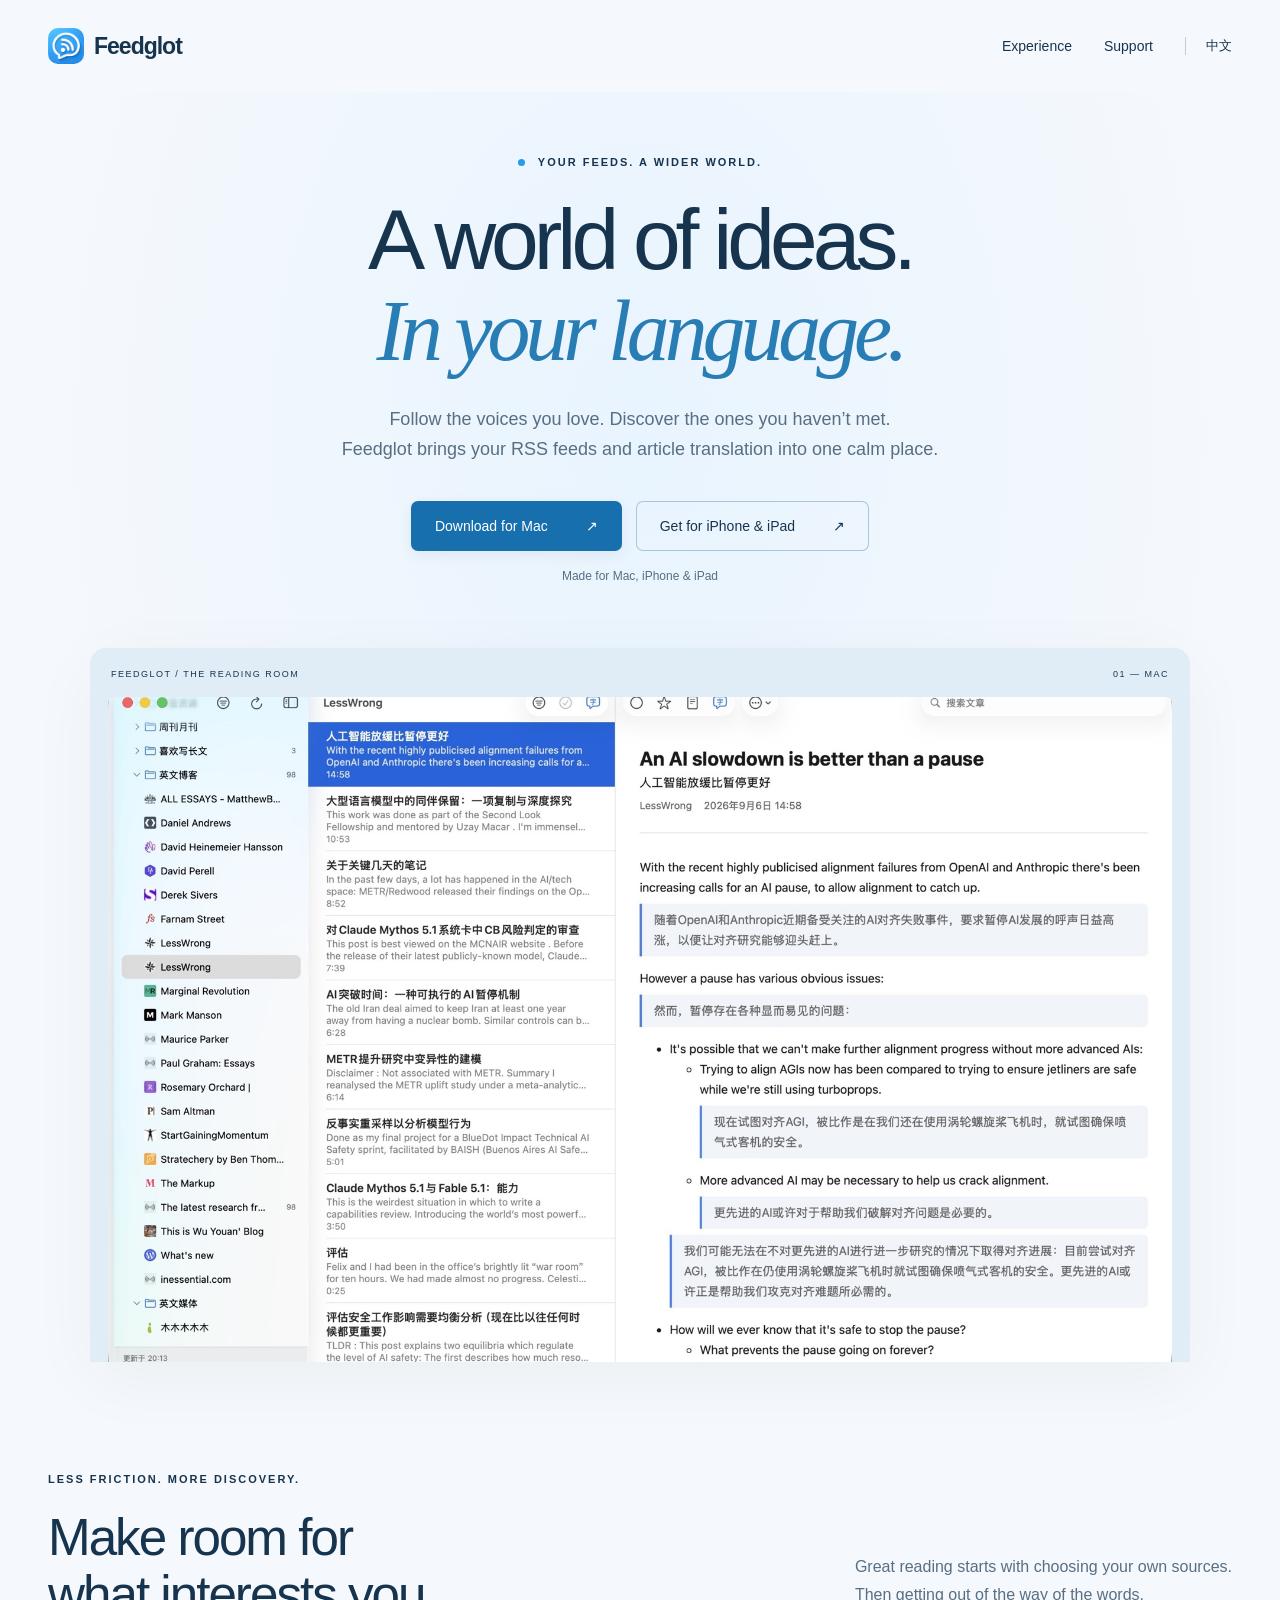
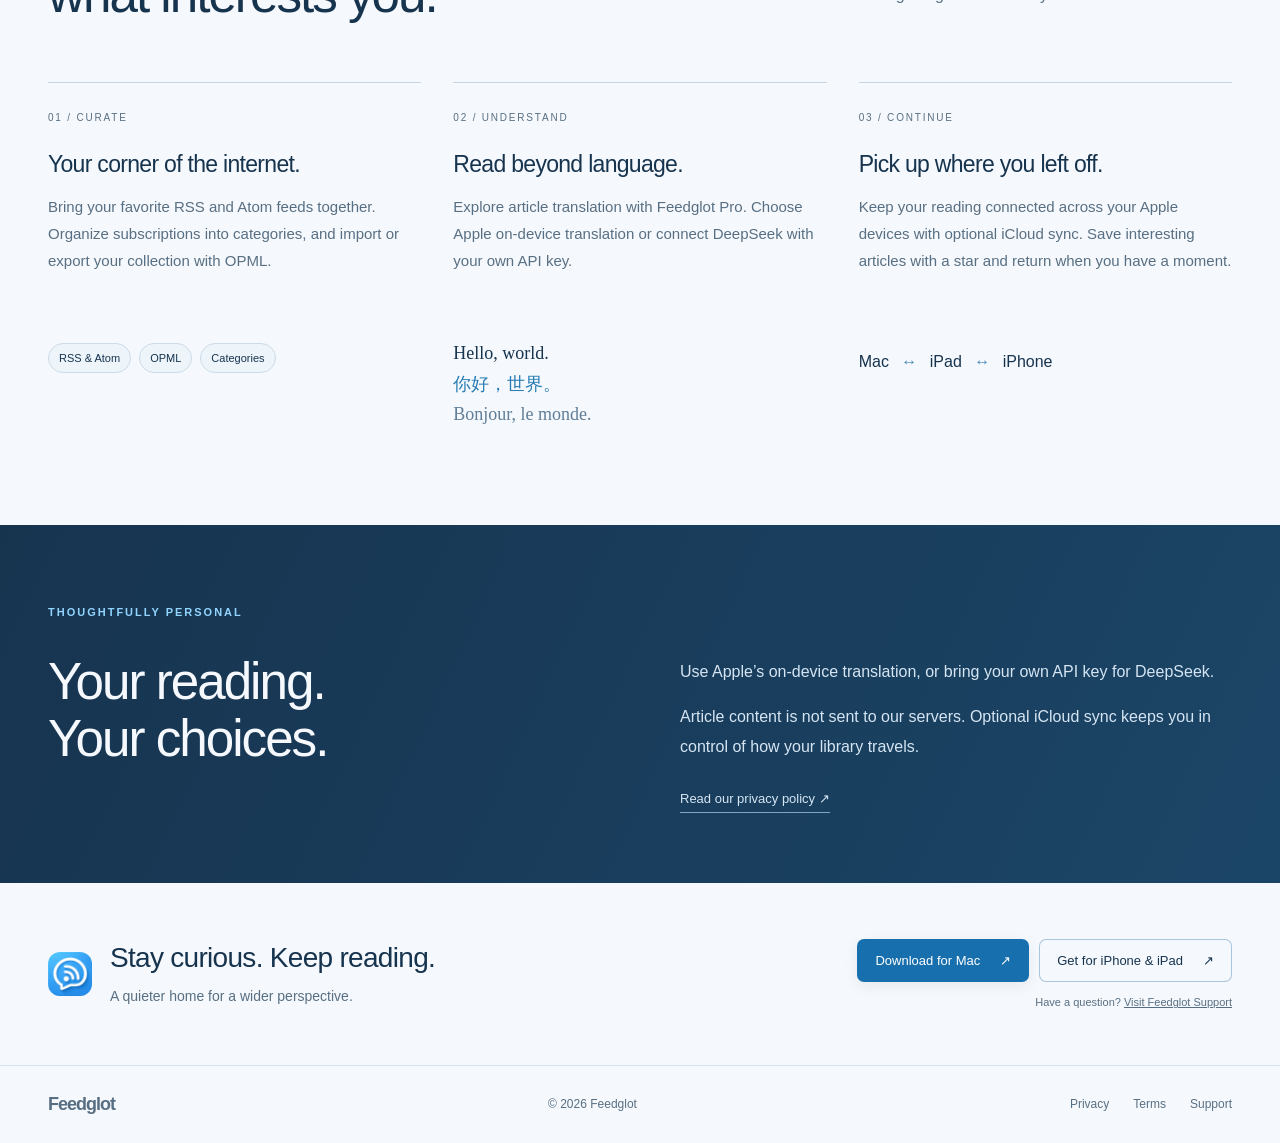
==== index.html @ eebcc1a4 "Remove download link from bilingual navigation" ====
<!doctype html>
<html lang="en"><head><meta charset="utf-8"><meta name="viewport" content="width=device-width,initial-scale=1"><title>Feedglot — A world of ideas. In your language.</title><meta name="description" content="An RSS reader for Mac, iPhone and iPad. Follow your favorite sources, translate articles and keep your reading in sync with iCloud."><meta name="theme-color" content="#f5f8fc"><link rel="icon" href="assets/icon.png"><link rel="stylesheet" href="style.css"><link rel="alternate" hreflang="en" href="https://skyue.github.io/feedglot/"><link rel="alternate" hreflang="zh-CN" href="https://skyue.github.io/feedglot/zh.html"></head>
<body><header><a class="brand" href="./"><img src="assets/icon.png" alt="" width="36" height="36">Feedglot</a><nav aria-label="Main navigation"><a href="#experience">Experience</a><a href="support.html#english">Support</a><a class="language-switch" href="zh.html" lang="zh-CN" hreflang="zh-CN" aria-label="切换到中文">中文</a></nav></header>
<main><section class="hero"><div class="eyebrow"><span></span> YOUR FEEDS. A WIDER WORLD.</div><h1>A world of ideas.<br><em>In your language.</em></h1><p class="intro">Follow the voices you love. Discover the ones you haven’t met.<br class="desktop"> Feedglot brings your RSS feeds and article translation into one calm place.</p><div class="download-buttons"><a class="button" href="https://apps.apple.com/cn/app/id6792495914">Download for Mac <span>↗</span></a><a class="button button-secondary" href="https://apps.apple.com/cn/app/id6792495914">Get for iPhone &amp; iPad <span>↗</span></a></div><p class="platforms">Made for Mac, iPhone &amp; iPad</p><div class="product"><div class="product-label"><span>FEEDGLOT / THE READING ROOM</span><span>01 — MAC</span></div><img src="assets/mac.jpg" width="1800" height="1125" alt="Feedglot on Mac, showing the feed library, article list and reading view" fetchpriority="high"></div></section>
<section id="experience" class="experience"><div class="section-top"><p class="eyebrow">LESS FRICTION. MORE DISCOVERY.</p><h2>Make room for<br>what interests you.</h2><p>Great reading starts with choosing your own sources.<br>Then getting out of the way of the words.</p></div><div class="features"><article><span class="number">01 / CURATE</span><h3>Your corner of the internet.</h3><p>Bring your favorite RSS and Atom feeds together. Organize subscriptions into categories, and import or export your collection with OPML.</p><div class="tags"><span>RSS &amp; Atom</span><span>OPML</span><span>Categories</span></div></article><article><span class="number">02 / UNDERSTAND</span><h3>Read beyond language.</h3><p>Explore article translation with Feedglot Pro. Choose Apple on-device translation or connect DeepSeek with your own API key.</p><div class="translation"><span>Hello, world.</span><span>你好，世界。</span><span>Bonjour, le monde.</span></div></article><article><span class="number">03 / CONTINUE</span><h3>Pick up where you left off.</h3><p>Keep your reading connected across your Apple devices with optional iCloud sync. Save interesting articles with a star and return when you have a moment.</p><div class="devices">Mac <span>↔</span> iPad <span>↔</span> iPhone</div></article></div></section>
<section class="privacy"><p class="eyebrow">THOUGHTFULLY PERSONAL</p><h2>Your reading.<br>Your choices.</h2><div><p>Use Apple’s on-device translation, or bring your own API key for DeepSeek.</p><p>Article content is not sent to our servers. Optional iCloud sync keeps you in control of how your library travels.</p><a class="text-link" href="legal.html#privacy">Read our privacy policy ↗</a></div></section>
<section id="start" class="closing"><div class="closing-copy"><img src="assets/icon.png" width="44" height="44" alt="Feedglot app icon" loading="lazy"><div><h2>Stay curious. Keep reading.</h2><p>A quieter home for a wider perspective.</p></div></div><div class="closing-actions"><div class="download-buttons"><a class="button" href="https://apps.apple.com/cn/app/id6792495914">Download for Mac <span>↗</span></a><a class="button button-secondary" href="https://apps.apple.com/cn/app/id6792495914">Get for iPhone &amp; iPad <span>↗</span></a></div><p class="small">Have a question? <a href="support.html#english">Visit Feedglot Support</a></p></div></section></main>
<footer><a class="brand" href="./">Feedglot</a><span>© 2026 Feedglot</span><div><a href="legal.html#privacy">Privacy</a><a href="legal.html#terms">Terms</a><a href="support.html#english">Support</a></div></footer></body></html>
---- style.css ----
:root{--ink:#17344f;--muted:#586f83;--paper:#f5f8fc;--accent:#91d5ff}*{box-sizing:border-box}html{scroll-behavior:smooth;scroll-padding-top:30px}body{margin:0;background:var(--paper);color:var(--ink);font-family:-apple-system,BlinkMacSystemFont,"Segoe UI",sans-serif}a{color:inherit;text-decoration:none}a:focus-visible{outline:3px solid #187bca;outline-offset:6px}header,footer{max-width:1280px;margin:auto;display:flex;align-items:center;justify-content:space-between;padding:28px 48px}.brand{display:flex;align-items:center;gap:10px;font-size:23px;font-weight:700;letter-spacing:-1px}.brand img{border-radius:10px}nav{display:flex;gap:32px;align-items:center;font-size:14px}.nav-button{border:1px solid #bdcfdf;border-radius:30px;padding:12px 20px}.hero{text-align:center;padding:64px 40px 0}.eyebrow{font-size:11px;font-weight:700;letter-spacing:2px;display:block}.eyebrow span{display:inline-block;background:#269ce9;width:7px;height:7px;border-radius:50%;margin-right:8px}h1{font-size:clamp(52px,6.7vw,92px);font-weight:500;letter-spacing:-5px;line-height:1.06;margin:26px 0}h1 em{font-family:Georgia,serif;font-weight:400;color:#287db5}.intro{font-size:18px;line-height:1.7;color:var(--muted)}.button{background:var(--ink);color:white;display:inline-flex;gap:38px;align-items:center;padding:17px 24px;border-radius:7px;font-size:14px;margin-top:18px}.button:hover{background:#215c87}.platforms,.small{font-size:12px;color:var(--muted);margin-top:18px}.product{max-width:1100px;margin:65px auto 0;padding:18px 18px 0;background:#e0ecf6;border-radius:16px 16px 0 0;overflow:hidden}.product-label{display:flex;justify-content:space-between;font-size:9px;letter-spacing:1.5px;padding:3px 3px 18px}.product img{display:block;width:100%;height:auto;border-radius:6px 6px 0 0}.experience{max-width:1280px;margin:auto;padding:100px 48px}.section-top{position:relative}.section-top>p:last-child{color:var(--muted);line-height:1.7}h2{font-size:clamp(36px,4vw,56px);font-weight:500;letter-spacing:-2px;line-height:1.12;margin:24px 0}.features{display:grid;grid-template-columns:repeat(3,1fr);gap:32px;margin-top:58px}.features article{border-top:1px solid #c5d5e3;padding-top:24px}.number{font-size:10px;letter-spacing:1.8px;color:var(--muted)}h3{font-size:23px;font-weight:500;letter-spacing:-.7px;margin:26px 0 15px}.features p{color:var(--muted);font-size:15px;line-height:1.8;min-height:135px}.tags{display:flex;gap:8px;flex-wrap:wrap}.tags span{font-size:11px;padding:8px 10px;border:1px solid #cbdbe9;border-radius:20px}.translation{display:flex;flex-direction:column;gap:8px;font-family:Georgia,serif;font-size:18px}.translation span:nth-child(2){color:#287db5}.translation span:last-child{color:#607e98}.devices{font-size:16px;padding-top:10px}.devices span{margin:0 8px;color:#4387b6}.privacy{background:var(--ink);color:var(--paper);padding:70px max(48px,calc((100vw - 1184px)/2));display:grid;grid-template-columns:1fr 1fr;gap:0 80px}.privacy>.eyebrow{grid-column:1/-1;color:var(--accent)}.privacy>div{padding-top:12px;line-height:1.85;color:#d5e5f3}.text-link{display:inline-block;border-bottom:1px solid #7fa6c5;font-size:13px;margin-top:10px}.closing{text-align:center;padding:95px 24px}.closing img{border-radius:18px}.closing h2{margin-top:25px}.closing>p{color:var(--muted)}.small a{text-decoration:underline}footer{border-top:1px solid #d5e1ed;font-size:12px;color:var(--muted)}footer .brand{font-size:18px}footer div{display:flex;gap:24px}@media(min-width:900px){.section-top>p:last-child{position:absolute;right:0;bottom:0}}@media(max-width:700px){header,footer{padding:22px}nav{gap:18px}nav>a:first-child{display:none}.nav-button{padding:10px 13px}.hero{padding:45px 18px 0}h1{letter-spacing:-2.8px}.intro{font-size:16px}.desktop{display:none}.product{padding:10px 10px 0;margin-top:45px}.product-label{font-size:7px;letter-spacing:1px}.experience{padding:65px 24px}.features{grid-template-columns:1fr;gap:35px;margin-top:35px}.features p{min-height:0}.privacy{padding:50px 24px;grid-template-columns:1fr;gap:0}.privacy>.eyebrow{grid-column:auto}.closing{padding:65px 24px}footer{flex-wrap:wrap;gap:24px}footer div{width:100%}}@media(prefers-reduced-motion:reduce){html{scroll-behavior:auto}}

/* Blue accents echo the app icon while keeping long-form reading calm. */
.hero{background:radial-gradient(ellipse at 50% 27%,#e8f4ff 0,transparent 65%)}.button{background:#176fae;box-shadow:0 4px 14px #17344f12}.button:hover{background:#145b90}.product{box-shadow:0 18px 70px #17344f0b}.tags span{background:#edf4fa}.privacy{background:linear-gradient(115deg,#17344f,#1b4567)}.closing{background:radial-gradient(ellipse at 50% 60%,#eaf4fd 0,transparent 68%)}

.download-buttons{display:flex;justify-content:center;gap:14px;flex-wrap:wrap}.button-secondary{background:transparent;color:var(--ink);box-shadow:inset 0 0 0 1px #a9c5dc}.button-secondary:hover{background:#e1effa}@media(max-width:420px){.download-buttons{flex-direction:column;align-items:center}.download-buttons .button{margin-top:10px;min-width:240px;justify-content:space-between}}

.language-switch{font-size:13px;white-space:nowrap;border-left:1px solid #bdcfdf;padding-left:20px}html[lang="zh-CN"] h1{font-size:clamp(42px,5.7vw,78px);line-height:1.3;letter-spacing:-2px}html[lang="zh-CN"] h1 em{font-style:normal;font-family:inherit}html[lang="zh-CN"] h2{line-height:1.35;letter-spacing:-1px}html[lang="zh-CN"] .eyebrow{letter-spacing:3px}@media(max-width:700px){header{flex-wrap:wrap;gap:18px}nav{gap:14px}.language-switch{padding-left:14px}html[lang="zh-CN"] .intro{line-height:1.9}}

/* A compact closing invitation, secondary to the opening hero. */
.closing{max-width:1280px;margin:auto;padding:56px 48px;display:flex;align-items:center;justify-content:space-between;gap:36px;text-align:left;background:none}.closing-copy{display:flex;align-items:center;gap:18px;min-width:0}.closing-copy>img{width:44px;height:44px;border-radius:12px;flex-shrink:0}.closing h2,html[lang="zh-CN"] .closing h2{font-size:28px;letter-spacing:-.7px;line-height:1.35;margin:0 0 8px}.closing-copy p{font-size:14px;line-height:1.7;color:var(--muted);margin:0}.closing-actions{flex-shrink:0;text-align:right}.closing .download-buttons{gap:10px}.closing .button{margin-top:0;padding:14px 18px;gap:20px;font-size:13px}.closing .small{margin:14px 0 0;font-size:11px}@media(max-width:1000px){.closing{flex-direction:column;align-items:flex-start;gap:24px}.closing-actions{text-align:left}.closing .download-buttons{justify-content:flex-start}}@media(max-width:700px){.closing{padding:36px 24px;gap:22px}.closing h2,html[lang="zh-CN"] .closing h2{font-size:24px}.closing-copy{gap:14px}.closing-copy p{font-size:13px}.closing-actions{width:100%}.closing .button{gap:16px}}@media(max-width:420px){.closing .download-buttons{align-items:stretch}.closing .button{min-width:0;width:100%;margin-top:0}}
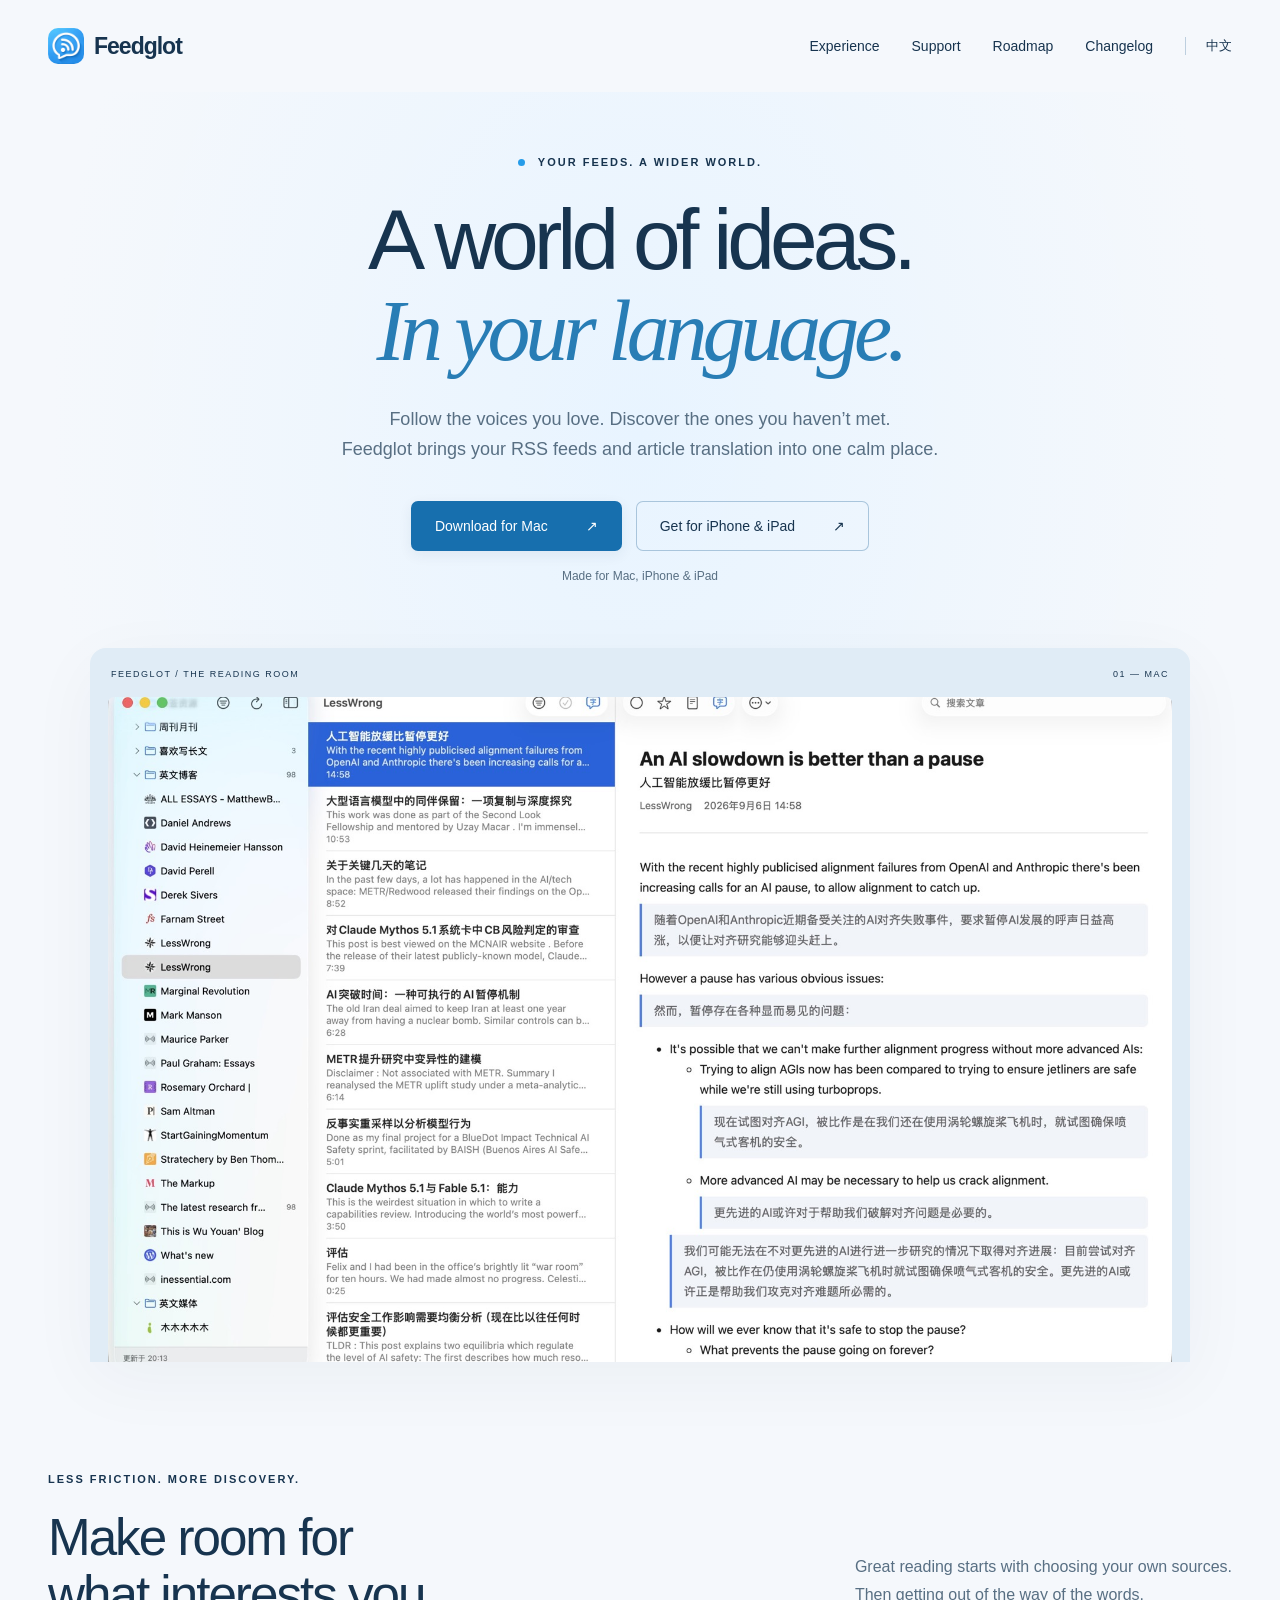
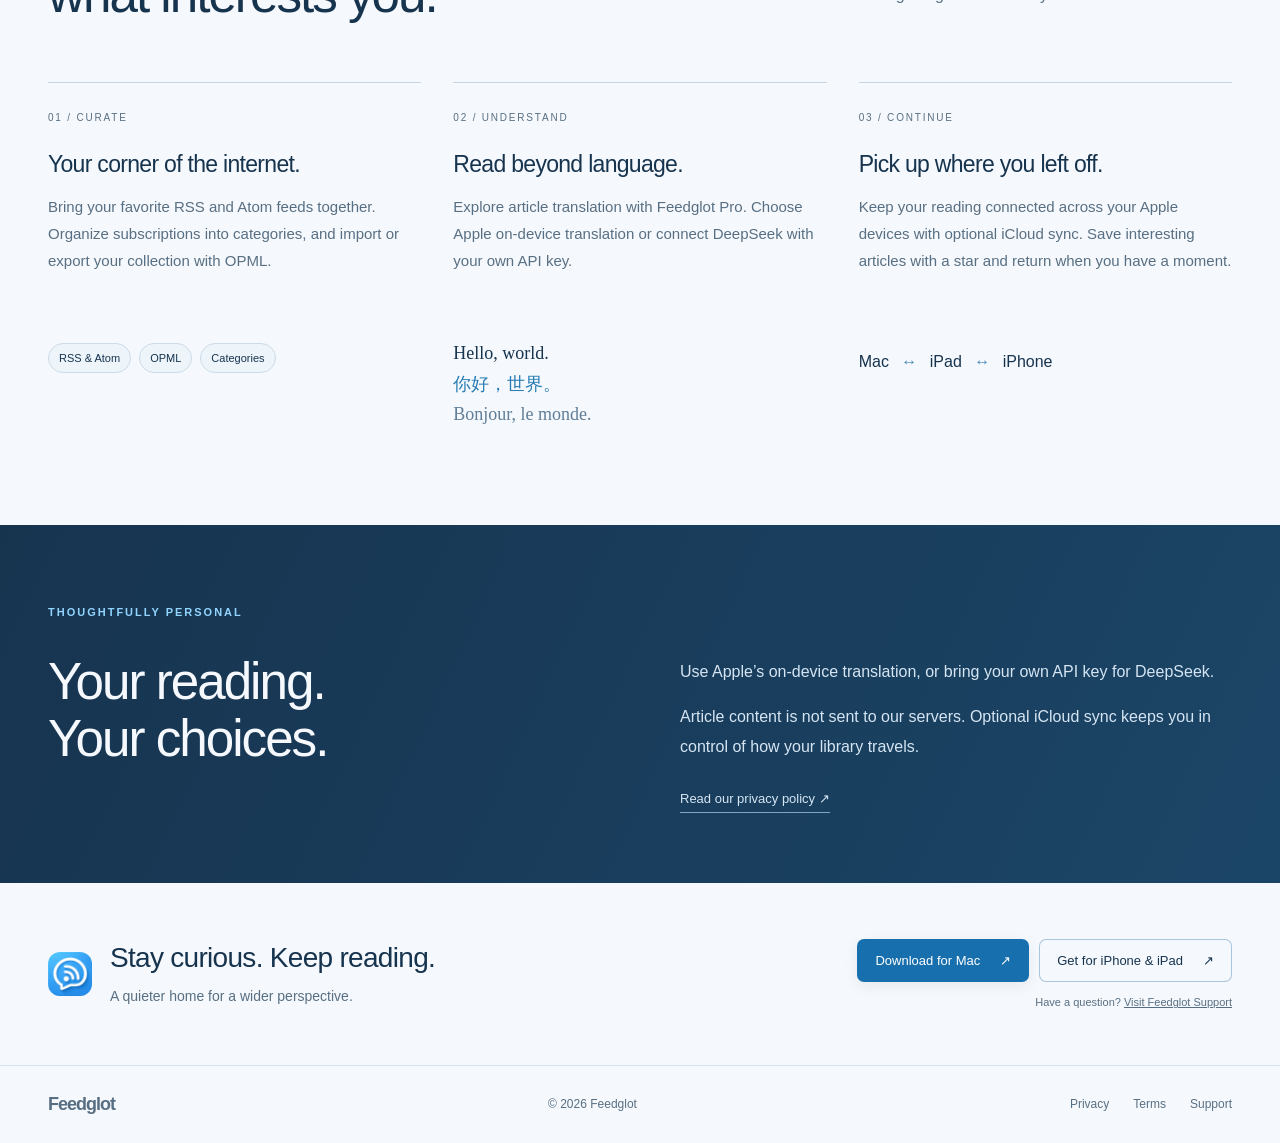
==== commit 0a14f4d0: "Publish bilingual roadmap and changelog" ====
--- a/index.html
+++ b/index.html
@@ -1,6 +1,6 @@
 <!doctype html>
 <html lang="en"><head><meta charset="utf-8"><meta name="viewport" content="width=device-width,initial-scale=1"><title>Feedglot — A world of ideas. In your language.</title><meta name="description" content="An RSS reader for Mac, iPhone and iPad. Follow your favorite sources, translate articles and keep your reading in sync with iCloud."><meta name="theme-color" content="#f5f8fc"><link rel="icon" href="assets/icon.png"><link rel="stylesheet" href="style.css"><link rel="alternate" hreflang="en" href="https://skyue.github.io/feedglot/"><link rel="alternate" hreflang="zh-CN" href="https://skyue.github.io/feedglot/zh.html"></head>
-<body><header><a class="brand" href="./"><img src="assets/icon.png" alt="" width="36" height="36">Feedglot</a><nav aria-label="Main navigation"><a href="#experience">Experience</a><a href="support.html#english">Support</a><a class="language-switch" href="zh.html" lang="zh-CN" hreflang="zh-CN" aria-label="切换到中文">中文</a></nav></header>
+<body><header><a class="brand" href="./"><img src="assets/icon.png" alt="" width="36" height="36">Feedglot</a><nav aria-label="Main navigation"><a href="#experience">Experience</a><a href="support.html#english">Support</a><a href="roadmap.html">Roadmap</a><a href="changelog.html">Changelog</a><a class="language-switch" href="zh.html" lang="zh-CN" hreflang="zh-CN" aria-label="切换到中文">中文</a></nav></header>
 <main><section class="hero"><div class="eyebrow"><span></span> YOUR FEEDS. A WIDER WORLD.</div><h1>A world of ideas.<br><em>In your language.</em></h1><p class="intro">Follow the voices you love. Discover the ones you haven’t met.<br class="desktop"> Feedglot brings your RSS feeds and article translation into one calm place.</p><div class="download-buttons"><a class="button" href="https://apps.apple.com/cn/app/id6792495914">Download for Mac <span>↗</span></a><a class="button button-secondary" href="https://apps.apple.com/cn/app/id6792495914">Get for iPhone &amp; iPad <span>↗</span></a></div><p class="platforms">Made for Mac, iPhone &amp; iPad</p><div class="product"><div class="product-label"><span>FEEDGLOT / THE READING ROOM</span><span>01 — MAC</span></div><img src="assets/mac.jpg" width="1800" height="1125" alt="Feedglot on Mac, showing the feed library, article list and reading view" fetchpriority="high"></div></section>
 <section id="experience" class="experience"><div class="section-top"><p class="eyebrow">LESS FRICTION. MORE DISCOVERY.</p><h2>Make room for<br>what interests you.</h2><p>Great reading starts with choosing your own sources.<br>Then getting out of the way of the words.</p></div><div class="features"><article><span class="number">01 / CURATE</span><h3>Your corner of the internet.</h3><p>Bring your favorite RSS and Atom feeds together. Organize subscriptions into categories, and import or export your collection with OPML.</p><div class="tags"><span>RSS &amp; Atom</span><span>OPML</span><span>Categories</span></div></article><article><span class="number">02 / UNDERSTAND</span><h3>Read beyond language.</h3><p>Explore article translation with Feedglot Pro. Choose Apple on-device translation or connect DeepSeek with your own API key.</p><div class="translation"><span>Hello, world.</span><span>你好，世界。</span><span>Bonjour, le monde.</span></div></article><article><span class="number">03 / CONTINUE</span><h3>Pick up where you left off.</h3><p>Keep your reading connected across your Apple devices with optional iCloud sync. Save interesting articles with a star and return when you have a moment.</p><div class="devices">Mac <span>↔</span> iPad <span>↔</span> iPhone</div></article></div></section>
 <section class="privacy"><p class="eyebrow">THOUGHTFULLY PERSONAL</p><h2>Your reading.<br>Your choices.</h2><div><p>Use Apple’s on-device translation, or bring your own API key for DeepSeek.</p><p>Article content is not sent to our servers. Optional iCloud sync keeps you in control of how your library travels.</p><a class="text-link" href="legal.html#privacy">Read our privacy policy ↗</a></div></section>
--- a/style.css
+++ b/style.css
@@ -9,3 +9,36 @@
 
 /* A compact closing invitation, secondary to the opening hero. */
 .closing{max-width:1280px;margin:auto;padding:56px 48px;display:flex;align-items:center;justify-content:space-between;gap:36px;text-align:left;background:none}.closing-copy{display:flex;align-items:center;gap:18px;min-width:0}.closing-copy>img{width:44px;height:44px;border-radius:12px;flex-shrink:0}.closing h2,html[lang="zh-CN"] .closing h2{font-size:28px;letter-spacing:-.7px;line-height:1.35;margin:0 0 8px}.closing-copy p{font-size:14px;line-height:1.7;color:var(--muted);margin:0}.closing-actions{flex-shrink:0;text-align:right}.closing .download-buttons{gap:10px}.closing .button{margin-top:0;padding:14px 18px;gap:20px;font-size:13px}.closing .small{margin:14px 0 0;font-size:11px}@media(max-width:1000px){.closing{flex-direction:column;align-items:flex-start;gap:24px}.closing-actions{text-align:left}.closing .download-buttons{justify-content:flex-start}}@media(max-width:700px){.closing{padding:36px 24px;gap:22px}.closing h2,html[lang="zh-CN"] .closing h2{font-size:24px}.closing-copy{gap:14px}.closing-copy p{font-size:13px}.closing-actions{width:100%}.closing .button{gap:16px}}@media(max-width:420px){.closing .download-buttons{align-items:stretch}.closing .button{min-width:0;width:100%;margin-top:0}}
+
+.notes {
+  max-width: 860px;
+  margin: auto;
+  padding: 40px 32px 72px;
+}
+.notes h1, html[lang="zh-CN"] .notes h1 {
+  font-size: clamp(38px, 6vw, 64px);
+  letter-spacing: -.04em;
+  margin: 0 0 34px;
+}
+.notes-card {
+  padding: 26px 30px;
+  margin-bottom: 16px;
+  border: 1px solid #d5e1ed;
+  border-radius: 12px;
+  background: #fff;
+}
+.notes .notes-card h2, html[lang="zh-CN"] .notes-card h2 {
+  font-size: 24px;
+  letter-spacing: -.02em;
+  margin: 0 0 12px;
+}
+.notes-card h3 { font-size: 16px; margin: 20px 0 8px; }
+.notes-card p, .notes-card ul { color: var(--muted); line-height: 1.75; }
+.notes-card ul { margin: 0; padding-left: 1.3em; }
+.notes-card li + li { margin-top: 6px; }
+nav a[aria-current="page"] { text-decoration: underline; text-underline-offset: .3em; }
+@media (max-width: 700px) {
+  nav { flex-wrap: wrap; }
+  .notes { padding: 30px 22px 50px; }
+  .notes-card { padding: 20px; }
+}
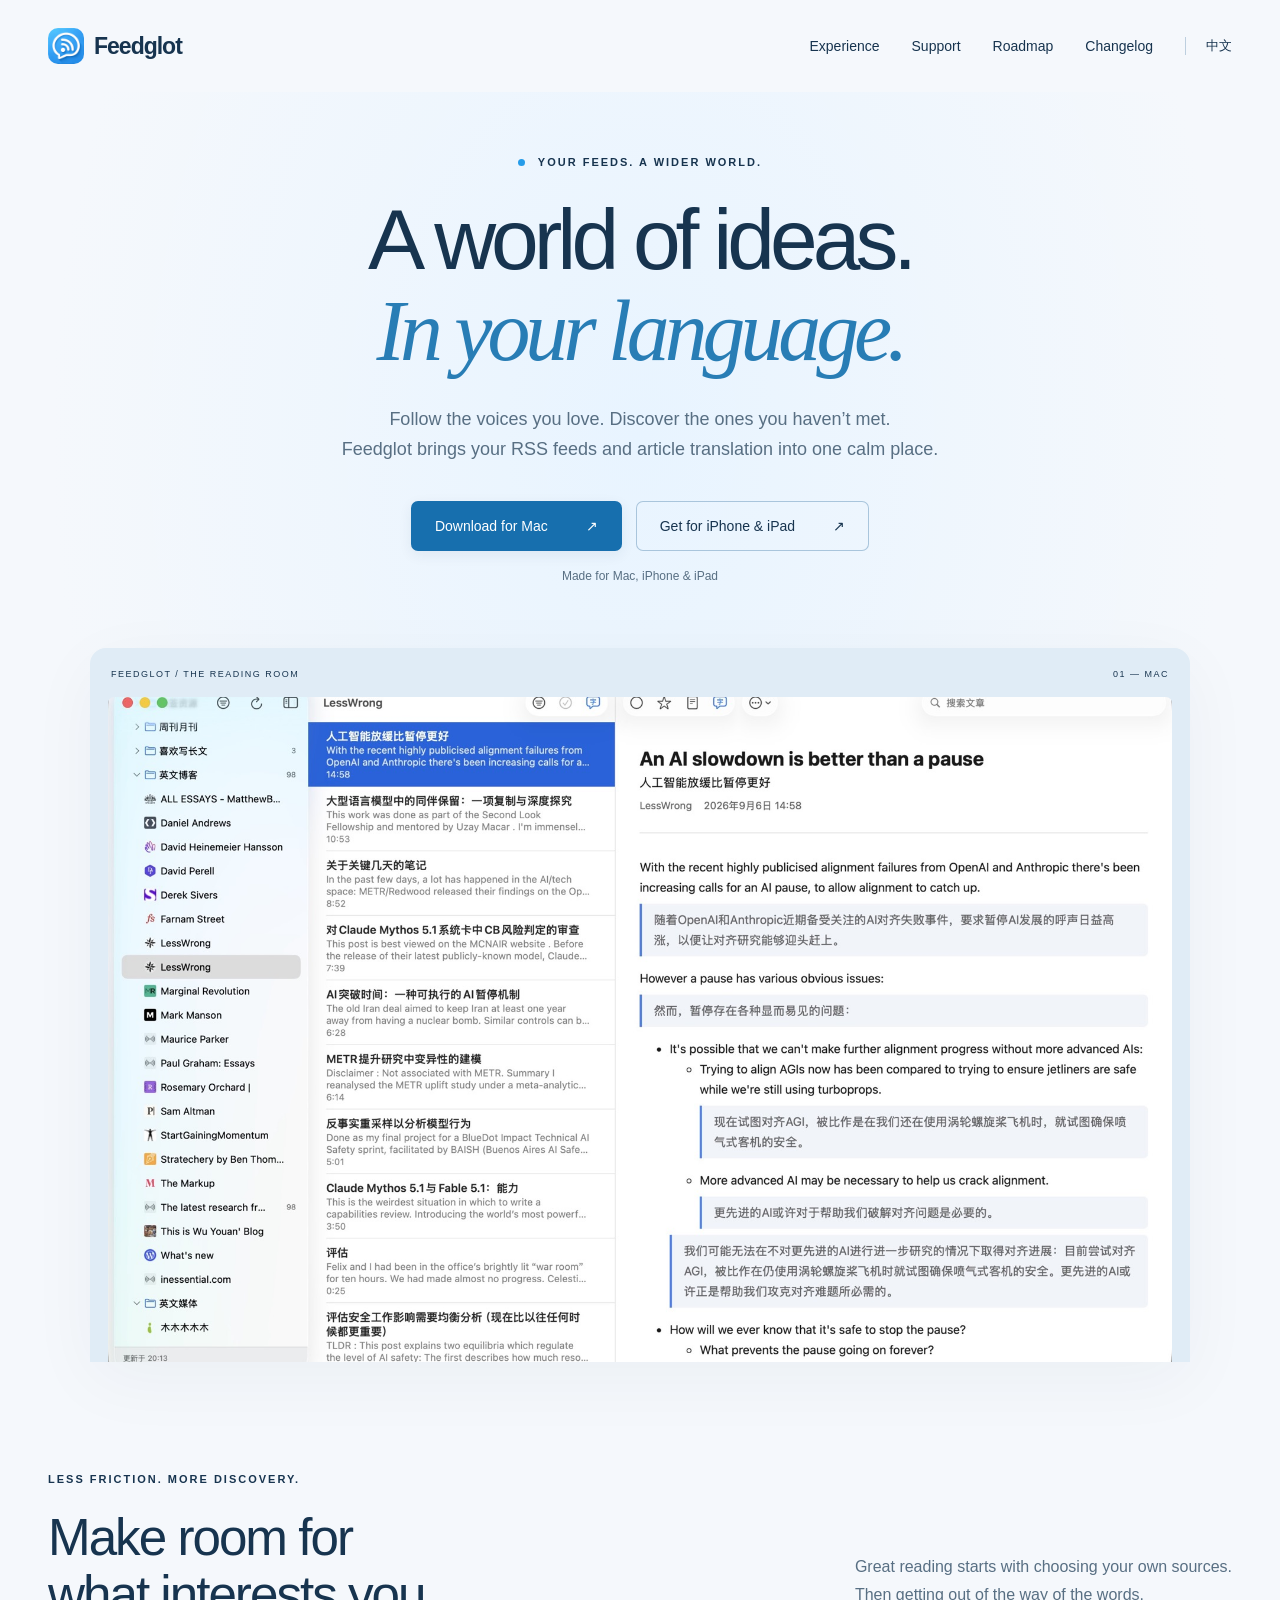
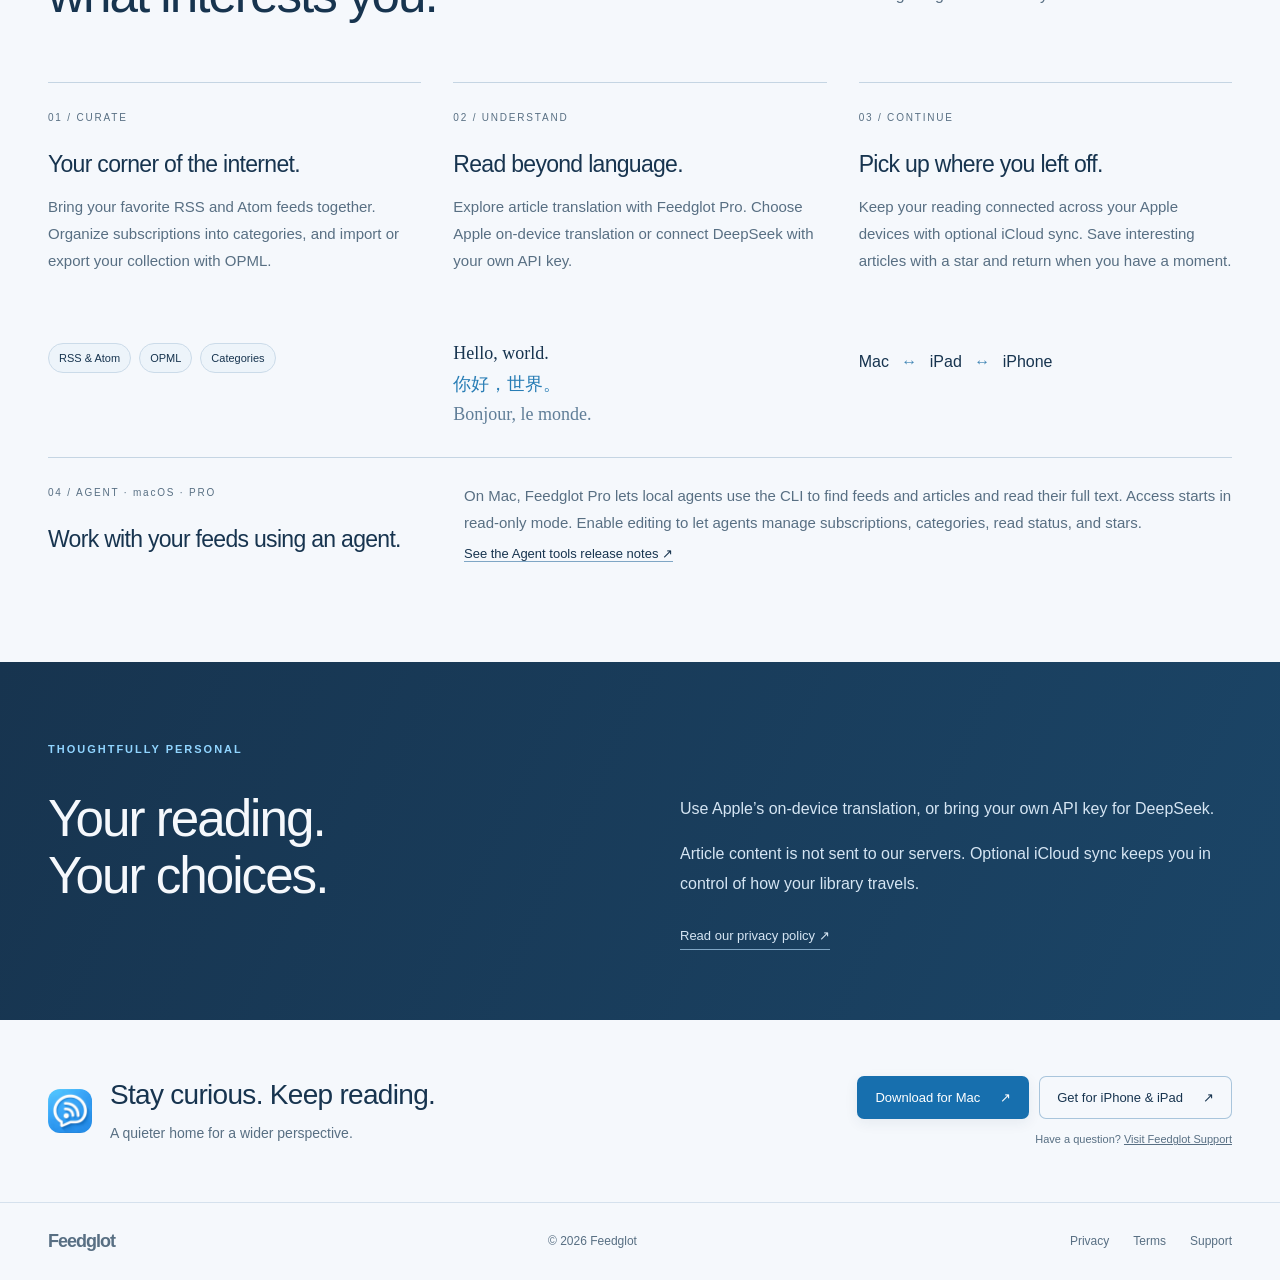
==== commit d86a01e0: "Highlight local Agent tools on both homepages" ====
--- a/index.html
+++ b/index.html
@@ -2,7 +2,18 @@
 <html lang="en"><head><meta charset="utf-8"><meta name="viewport" content="width=device-width,initial-scale=1"><title>Feedglot — A world of ideas. In your language.</title><meta name="description" content="An RSS reader for Mac, iPhone and iPad. Follow your favorite sources, translate articles and keep your reading in sync with iCloud."><meta name="theme-color" content="#f5f8fc"><link rel="icon" href="assets/icon.png"><link rel="stylesheet" href="style.css"><link rel="alternate" hreflang="en" href="https://skyue.github.io/feedglot/"><link rel="alternate" hreflang="zh-CN" href="https://skyue.github.io/feedglot/zh.html"></head>
 <body><header><a class="brand" href="./"><img src="assets/icon.png" alt="" width="36" height="36">Feedglot</a><nav aria-label="Main navigation"><a href="#experience">Experience</a><a href="support.html#english">Support</a><a href="roadmap.html">Roadmap</a><a href="changelog.html">Changelog</a><a class="language-switch" href="zh.html" lang="zh-CN" hreflang="zh-CN" aria-label="切换到中文">中文</a></nav></header>
 <main><section class="hero"><div class="eyebrow"><span></span> YOUR FEEDS. A WIDER WORLD.</div><h1>A world of ideas.<br><em>In your language.</em></h1><p class="intro">Follow the voices you love. Discover the ones you haven’t met.<br class="desktop"> Feedglot brings your RSS feeds and article translation into one calm place.</p><div class="download-buttons"><a class="button" href="https://apps.apple.com/cn/app/id6792495914">Download for Mac <span>↗</span></a><a class="button button-secondary" href="https://apps.apple.com/cn/app/id6792495914">Get for iPhone &amp; iPad <span>↗</span></a></div><p class="platforms">Made for Mac, iPhone &amp; iPad</p><div class="product"><div class="product-label"><span>FEEDGLOT / THE READING ROOM</span><span>01 — MAC</span></div><img src="assets/mac.jpg" width="1800" height="1125" alt="Feedglot on Mac, showing the feed library, article list and reading view" fetchpriority="high"></div></section>
-<section id="experience" class="experience"><div class="section-top"><p class="eyebrow">LESS FRICTION. MORE DISCOVERY.</p><h2>Make room for<br>what interests you.</h2><p>Great reading starts with choosing your own sources.<br>Then getting out of the way of the words.</p></div><div class="features"><article><span class="number">01 / CURATE</span><h3>Your corner of the internet.</h3><p>Bring your favorite RSS and Atom feeds together. Organize subscriptions into categories, and import or export your collection with OPML.</p><div class="tags"><span>RSS &amp; Atom</span><span>OPML</span><span>Categories</span></div></article><article><span class="number">02 / UNDERSTAND</span><h3>Read beyond language.</h3><p>Explore article translation with Feedglot Pro. Choose Apple on-device translation or connect DeepSeek with your own API key.</p><div class="translation"><span>Hello, world.</span><span>你好，世界。</span><span>Bonjour, le monde.</span></div></article><article><span class="number">03 / CONTINUE</span><h3>Pick up where you left off.</h3><p>Keep your reading connected across your Apple devices with optional iCloud sync. Save interesting articles with a star and return when you have a moment.</p><div class="devices">Mac <span>↔</span> iPad <span>↔</span> iPhone</div></article></div></section>
+<section id="experience" class="experience"><div class="section-top"><p class="eyebrow">LESS FRICTION. MORE DISCOVERY.</p><h2>Make room for<br>what interests you.</h2><p>Great reading starts with choosing your own sources.<br>Then getting out of the way of the words.</p></div><div class="features"><article><span class="number">01 / CURATE</span><h3>Your corner of the internet.</h3><p>Bring your favorite RSS and Atom feeds together. Organize subscriptions into categories, and import or export your collection with OPML.</p><div class="tags"><span>RSS &amp; Atom</span><span>OPML</span><span>Categories</span></div></article><article><span class="number">02 / UNDERSTAND</span><h3>Read beyond language.</h3><p>Explore article translation with Feedglot Pro. Choose Apple on-device translation or connect DeepSeek with your own API key.</p><div class="translation"><span>Hello, world.</span><span>你好，世界。</span><span>Bonjour, le monde.</span></div></article><article><span class="number">03 / CONTINUE</span><h3>Pick up where you left off.</h3><p>Keep your reading connected across your Apple devices with optional iCloud sync. Save interesting articles with a star and return when you have a moment.</p><div class="devices">Mac <span>↔</span> iPad <span>↔</span> iPhone</div></article>
+<article class="feature-agent">
+  <div>
+    <span class="number">04 / AGENT · macOS · PRO</span>
+    <h3>Work with your feeds using an agent.</h3>
+  </div>
+  <div>
+    <p>On Mac, Feedglot Pro lets local agents use the CLI to find feeds and articles and read their full text. Access starts in read-only mode. Enable editing to let agents manage subscriptions, categories, read status, and stars.</p>
+    <a class="text-link" href="changelog.html">See the Agent tools release notes ↗</a>
+  </div>
+</article>
+</div></section>
 <section class="privacy"><p class="eyebrow">THOUGHTFULLY PERSONAL</p><h2>Your reading.<br>Your choices.</h2><div><p>Use Apple’s on-device translation, or bring your own API key for DeepSeek.</p><p>Article content is not sent to our servers. Optional iCloud sync keeps you in control of how your library travels.</p><a class="text-link" href="legal.html#privacy">Read our privacy policy ↗</a></div></section>
 <section id="start" class="closing"><div class="closing-copy"><img src="assets/icon.png" width="44" height="44" alt="Feedglot app icon" loading="lazy"><div><h2>Stay curious. Keep reading.</h2><p>A quieter home for a wider perspective.</p></div></div><div class="closing-actions"><div class="download-buttons"><a class="button" href="https://apps.apple.com/cn/app/id6792495914">Download for Mac <span>↗</span></a><a class="button button-secondary" href="https://apps.apple.com/cn/app/id6792495914">Get for iPhone &amp; iPad <span>↗</span></a></div><p class="small">Have a question? <a href="support.html#english">Visit Feedglot Support</a></p></div></section></main>
 <footer><a class="brand" href="./">Feedglot</a><span>© 2026 Feedglot</span><div><a href="legal.html#privacy">Privacy</a><a href="legal.html#terms">Terms</a><a href="support.html#english">Support</a></div></footer></body></html>
--- a/style.css
+++ b/style.css
@@ -42,3 +42,15 @@
   .notes { padding: 30px 22px 50px; }
   .notes-card { padding: 20px; }
 }
+
+.feature-agent {
+  grid-column: 1 / -1;
+  display: grid;
+  grid-template-columns: 1fr 2fr;
+  gap: 32px;
+}
+.feature-agent h3 { margin-bottom: 0; }
+.features .feature-agent p { margin: 0; min-height: 0; }
+@media (max-width: 700px) {
+  .feature-agent { grid-template-columns: 1fr; gap: 14px; }
+}
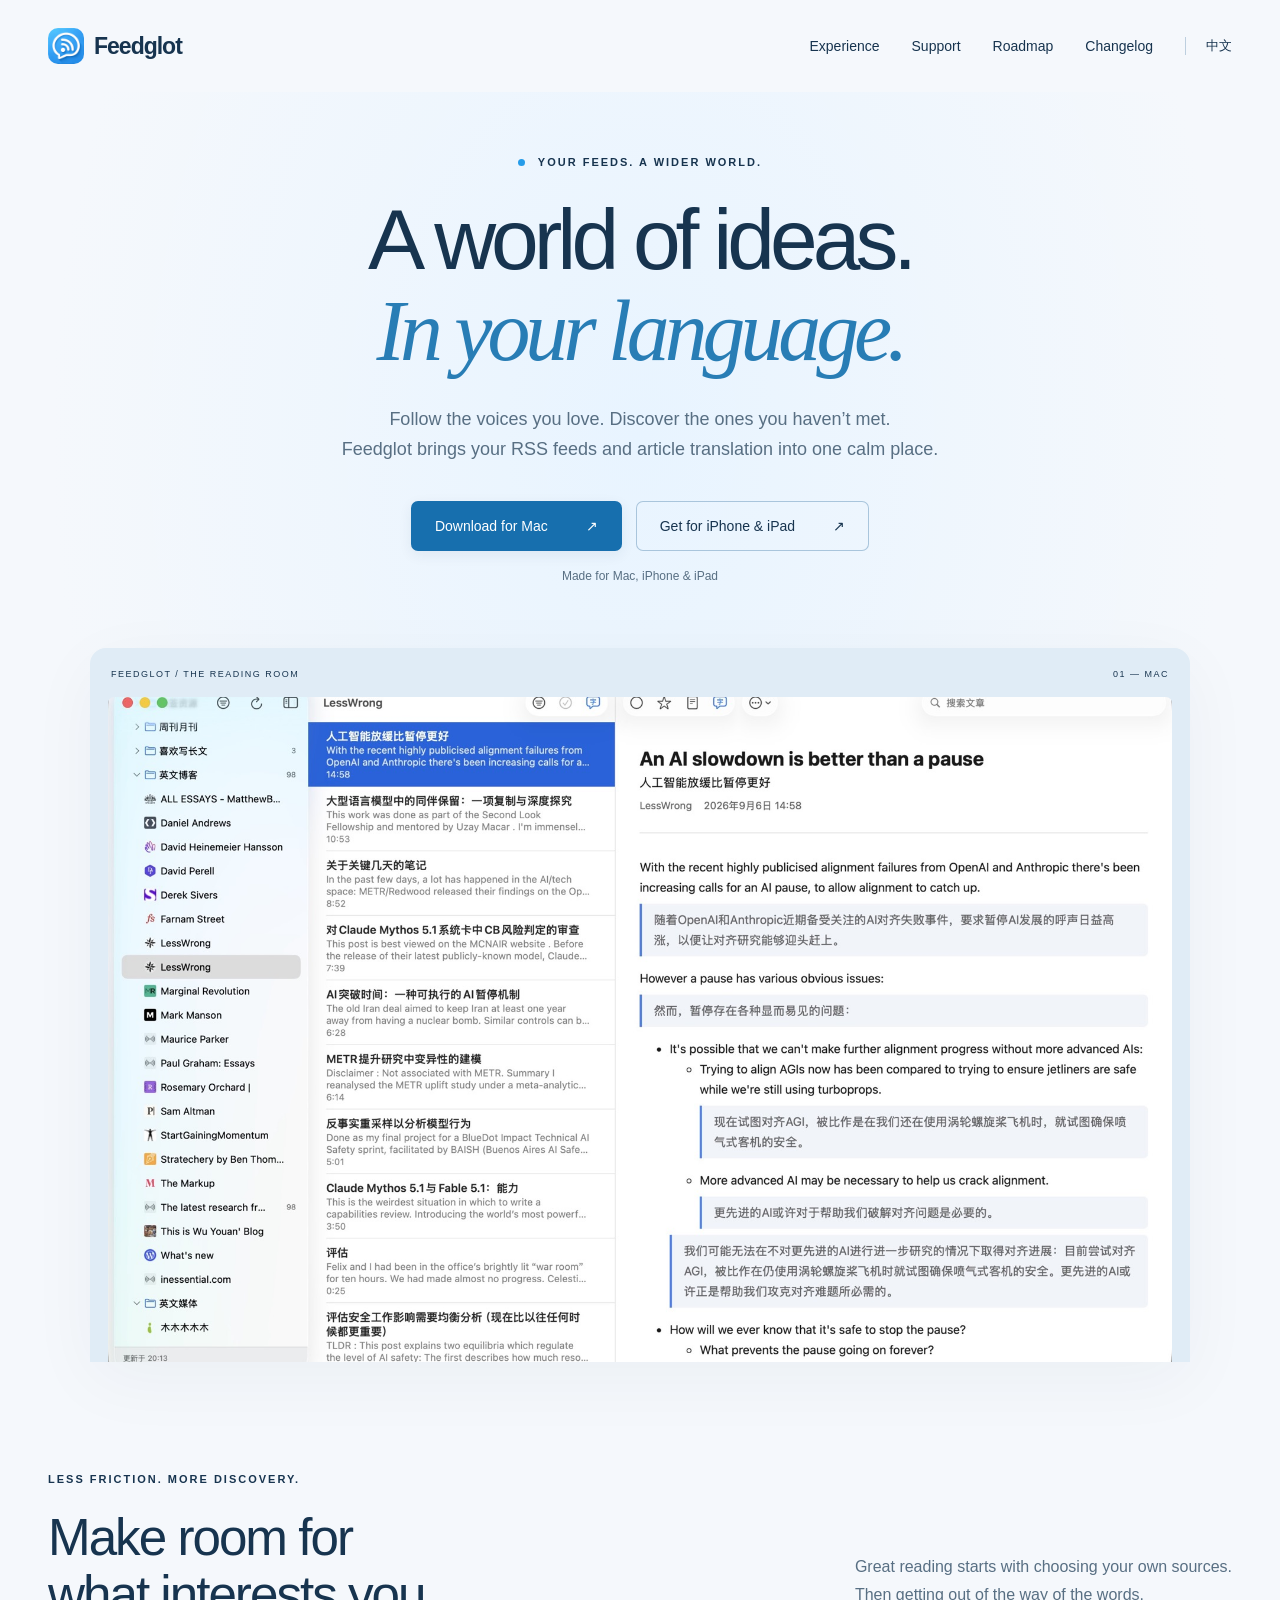
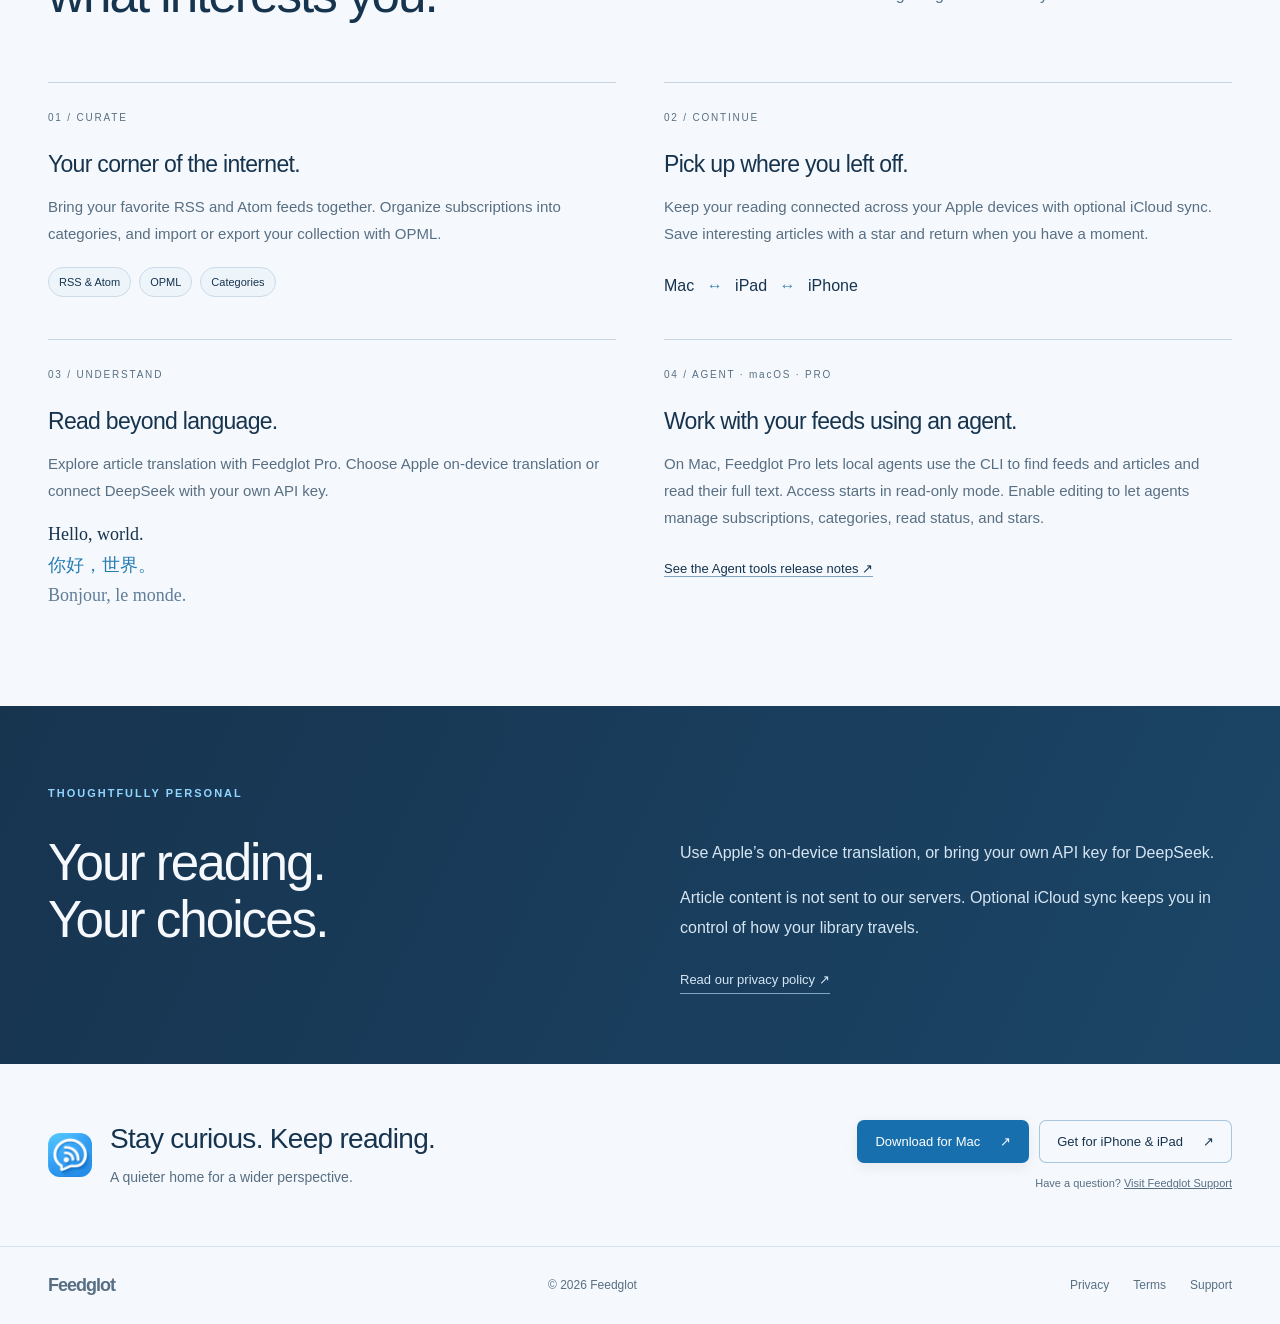
==== commit 10005ca6: "Arrange homepage features in a two by two grid" ====
--- a/index.html
+++ b/index.html
@@ -2,16 +2,15 @@
 <html lang="en"><head><meta charset="utf-8"><meta name="viewport" content="width=device-width,initial-scale=1"><title>Feedglot — A world of ideas. In your language.</title><meta name="description" content="An RSS reader for Mac, iPhone and iPad. Follow your favorite sources, translate articles and keep your reading in sync with iCloud."><meta name="theme-color" content="#f5f8fc"><link rel="icon" href="assets/icon.png"><link rel="stylesheet" href="style.css"><link rel="alternate" hreflang="en" href="https://skyue.github.io/feedglot/"><link rel="alternate" hreflang="zh-CN" href="https://skyue.github.io/feedglot/zh.html"></head>
 <body><header><a class="brand" href="./"><img src="assets/icon.png" alt="" width="36" height="36">Feedglot</a><nav aria-label="Main navigation"><a href="#experience">Experience</a><a href="support.html#english">Support</a><a href="roadmap.html">Roadmap</a><a href="changelog.html">Changelog</a><a class="language-switch" href="zh.html" lang="zh-CN" hreflang="zh-CN" aria-label="切换到中文">中文</a></nav></header>
 <main><section class="hero"><div class="eyebrow"><span></span> YOUR FEEDS. A WIDER WORLD.</div><h1>A world of ideas.<br><em>In your language.</em></h1><p class="intro">Follow the voices you love. Discover the ones you haven’t met.<br class="desktop"> Feedglot brings your RSS feeds and article translation into one calm place.</p><div class="download-buttons"><a class="button" href="https://apps.apple.com/cn/app/id6792495914">Download for Mac <span>↗</span></a><a class="button button-secondary" href="https://apps.apple.com/cn/app/id6792495914">Get for iPhone &amp; iPad <span>↗</span></a></div><p class="platforms">Made for Mac, iPhone &amp; iPad</p><div class="product"><div class="product-label"><span>FEEDGLOT / THE READING ROOM</span><span>01 — MAC</span></div><img src="assets/mac.jpg" width="1800" height="1125" alt="Feedglot on Mac, showing the feed library, article list and reading view" fetchpriority="high"></div></section>
-<section id="experience" class="experience"><div class="section-top"><p class="eyebrow">LESS FRICTION. MORE DISCOVERY.</p><h2>Make room for<br>what interests you.</h2><p>Great reading starts with choosing your own sources.<br>Then getting out of the way of the words.</p></div><div class="features"><article><span class="number">01 / CURATE</span><h3>Your corner of the internet.</h3><p>Bring your favorite RSS and Atom feeds together. Organize subscriptions into categories, and import or export your collection with OPML.</p><div class="tags"><span>RSS &amp; Atom</span><span>OPML</span><span>Categories</span></div></article><article><span class="number">02 / UNDERSTAND</span><h3>Read beyond language.</h3><p>Explore article translation with Feedglot Pro. Choose Apple on-device translation or connect DeepSeek with your own API key.</p><div class="translation"><span>Hello, world.</span><span>你好，世界。</span><span>Bonjour, le monde.</span></div></article><article><span class="number">03 / CONTINUE</span><h3>Pick up where you left off.</h3><p>Keep your reading connected across your Apple devices with optional iCloud sync. Save interesting articles with a star and return when you have a moment.</p><div class="devices">Mac <span>↔</span> iPad <span>↔</span> iPhone</div></article>
-<article class="feature-agent">
-  <div>
+<section id="experience" class="experience"><div class="section-top"><p class="eyebrow">LESS FRICTION. MORE DISCOVERY.</p><h2>Make room for<br>what interests you.</h2><p>Great reading starts with choosing your own sources.<br>Then getting out of the way of the words.</p></div><div class="features">
+<article><span class="number">01 / CURATE</span><h3>Your corner of the internet.</h3><p>Bring your favorite RSS and Atom feeds together. Organize subscriptions into categories, and import or export your collection with OPML.</p><div class="tags"><span>RSS &amp; Atom</span><span>OPML</span><span>Categories</span></div></article>
+<article><span class="number">02 / CONTINUE</span><h3>Pick up where you left off.</h3><p>Keep your reading connected across your Apple devices with optional iCloud sync. Save interesting articles with a star and return when you have a moment.</p><div class="devices">Mac <span>↔</span> iPad <span>↔</span> iPhone</div></article>
+<article><span class="number">03 / UNDERSTAND</span><h3>Read beyond language.</h3><p>Explore article translation with Feedglot Pro. Choose Apple on-device translation or connect DeepSeek with your own API key.</p><div class="translation"><span>Hello, world.</span><span>你好，世界。</span><span>Bonjour, le monde.</span></div></article>
+<article>
     <span class="number">04 / AGENT · macOS · PRO</span>
     <h3>Work with your feeds using an agent.</h3>
-  </div>
-  <div>
     <p>On Mac, Feedglot Pro lets local agents use the CLI to find feeds and articles and read their full text. Access starts in read-only mode. Enable editing to let agents manage subscriptions, categories, read status, and stars.</p>
     <a class="text-link" href="changelog.html">See the Agent tools release notes ↗</a>
-  </div>
 </article>
 </div></section>
 <section class="privacy"><p class="eyebrow">THOUGHTFULLY PERSONAL</p><h2>Your reading.<br>Your choices.</h2><div><p>Use Apple’s on-device translation, or bring your own API key for DeepSeek.</p><p>Article content is not sent to our servers. Optional iCloud sync keeps you in control of how your library travels.</p><a class="text-link" href="legal.html#privacy">Read our privacy policy ↗</a></div></section>
--- a/style.css
+++ b/style.css
@@ -1,4 +1,4 @@
-:root{--ink:#17344f;--muted:#586f83;--paper:#f5f8fc;--accent:#91d5ff}*{box-sizing:border-box}html{scroll-behavior:smooth;scroll-padding-top:30px}body{margin:0;background:var(--paper);color:var(--ink);font-family:-apple-system,BlinkMacSystemFont,"Segoe UI",sans-serif}a{color:inherit;text-decoration:none}a:focus-visible{outline:3px solid #187bca;outline-offset:6px}header,footer{max-width:1280px;margin:auto;display:flex;align-items:center;justify-content:space-between;padding:28px 48px}.brand{display:flex;align-items:center;gap:10px;font-size:23px;font-weight:700;letter-spacing:-1px}.brand img{border-radius:10px}nav{display:flex;gap:32px;align-items:center;font-size:14px}.nav-button{border:1px solid #bdcfdf;border-radius:30px;padding:12px 20px}.hero{text-align:center;padding:64px 40px 0}.eyebrow{font-size:11px;font-weight:700;letter-spacing:2px;display:block}.eyebrow span{display:inline-block;background:#269ce9;width:7px;height:7px;border-radius:50%;margin-right:8px}h1{font-size:clamp(52px,6.7vw,92px);font-weight:500;letter-spacing:-5px;line-height:1.06;margin:26px 0}h1 em{font-family:Georgia,serif;font-weight:400;color:#287db5}.intro{font-size:18px;line-height:1.7;color:var(--muted)}.button{background:var(--ink);color:white;display:inline-flex;gap:38px;align-items:center;padding:17px 24px;border-radius:7px;font-size:14px;margin-top:18px}.button:hover{background:#215c87}.platforms,.small{font-size:12px;color:var(--muted);margin-top:18px}.product{max-width:1100px;margin:65px auto 0;padding:18px 18px 0;background:#e0ecf6;border-radius:16px 16px 0 0;overflow:hidden}.product-label{display:flex;justify-content:space-between;font-size:9px;letter-spacing:1.5px;padding:3px 3px 18px}.product img{display:block;width:100%;height:auto;border-radius:6px 6px 0 0}.experience{max-width:1280px;margin:auto;padding:100px 48px}.section-top{position:relative}.section-top>p:last-child{color:var(--muted);line-height:1.7}h2{font-size:clamp(36px,4vw,56px);font-weight:500;letter-spacing:-2px;line-height:1.12;margin:24px 0}.features{display:grid;grid-template-columns:repeat(3,1fr);gap:32px;margin-top:58px}.features article{border-top:1px solid #c5d5e3;padding-top:24px}.number{font-size:10px;letter-spacing:1.8px;color:var(--muted)}h3{font-size:23px;font-weight:500;letter-spacing:-.7px;margin:26px 0 15px}.features p{color:var(--muted);font-size:15px;line-height:1.8;min-height:135px}.tags{display:flex;gap:8px;flex-wrap:wrap}.tags span{font-size:11px;padding:8px 10px;border:1px solid #cbdbe9;border-radius:20px}.translation{display:flex;flex-direction:column;gap:8px;font-family:Georgia,serif;font-size:18px}.translation span:nth-child(2){color:#287db5}.translation span:last-child{color:#607e98}.devices{font-size:16px;padding-top:10px}.devices span{margin:0 8px;color:#4387b6}.privacy{background:var(--ink);color:var(--paper);padding:70px max(48px,calc((100vw - 1184px)/2));display:grid;grid-template-columns:1fr 1fr;gap:0 80px}.privacy>.eyebrow{grid-column:1/-1;color:var(--accent)}.privacy>div{padding-top:12px;line-height:1.85;color:#d5e5f3}.text-link{display:inline-block;border-bottom:1px solid #7fa6c5;font-size:13px;margin-top:10px}.closing{text-align:center;padding:95px 24px}.closing img{border-radius:18px}.closing h2{margin-top:25px}.closing>p{color:var(--muted)}.small a{text-decoration:underline}footer{border-top:1px solid #d5e1ed;font-size:12px;color:var(--muted)}footer .brand{font-size:18px}footer div{display:flex;gap:24px}@media(min-width:900px){.section-top>p:last-child{position:absolute;right:0;bottom:0}}@media(max-width:700px){header,footer{padding:22px}nav{gap:18px}nav>a:first-child{display:none}.nav-button{padding:10px 13px}.hero{padding:45px 18px 0}h1{letter-spacing:-2.8px}.intro{font-size:16px}.desktop{display:none}.product{padding:10px 10px 0;margin-top:45px}.product-label{font-size:7px;letter-spacing:1px}.experience{padding:65px 24px}.features{grid-template-columns:1fr;gap:35px;margin-top:35px}.features p{min-height:0}.privacy{padding:50px 24px;grid-template-columns:1fr;gap:0}.privacy>.eyebrow{grid-column:auto}.closing{padding:65px 24px}footer{flex-wrap:wrap;gap:24px}footer div{width:100%}}@media(prefers-reduced-motion:reduce){html{scroll-behavior:auto}}
+:root{--ink:#17344f;--muted:#586f83;--paper:#f5f8fc;--accent:#91d5ff}*{box-sizing:border-box}html{scroll-behavior:smooth;scroll-padding-top:30px}body{margin:0;background:var(--paper);color:var(--ink);font-family:-apple-system,BlinkMacSystemFont,"Segoe UI",sans-serif}a{color:inherit;text-decoration:none}a:focus-visible{outline:3px solid #187bca;outline-offset:6px}header,footer{max-width:1280px;margin:auto;display:flex;align-items:center;justify-content:space-between;padding:28px 48px}.brand{display:flex;align-items:center;gap:10px;font-size:23px;font-weight:700;letter-spacing:-1px}.brand img{border-radius:10px}nav{display:flex;gap:32px;align-items:center;font-size:14px}.nav-button{border:1px solid #bdcfdf;border-radius:30px;padding:12px 20px}.hero{text-align:center;padding:64px 40px 0}.eyebrow{font-size:11px;font-weight:700;letter-spacing:2px;display:block}.eyebrow span{display:inline-block;background:#269ce9;width:7px;height:7px;border-radius:50%;margin-right:8px}h1{font-size:clamp(52px,6.7vw,92px);font-weight:500;letter-spacing:-5px;line-height:1.06;margin:26px 0}h1 em{font-family:Georgia,serif;font-weight:400;color:#287db5}.intro{font-size:18px;line-height:1.7;color:var(--muted)}.button{background:var(--ink);color:white;display:inline-flex;gap:38px;align-items:center;padding:17px 24px;border-radius:7px;font-size:14px;margin-top:18px}.button:hover{background:#215c87}.platforms,.small{font-size:12px;color:var(--muted);margin-top:18px}.product{max-width:1100px;margin:65px auto 0;padding:18px 18px 0;background:#e0ecf6;border-radius:16px 16px 0 0;overflow:hidden}.product-label{display:flex;justify-content:space-between;font-size:9px;letter-spacing:1.5px;padding:3px 3px 18px}.product img{display:block;width:100%;height:auto;border-radius:6px 6px 0 0}.experience{max-width:1280px;margin:auto;padding:100px 48px}.section-top{position:relative}.section-top>p:last-child{color:var(--muted);line-height:1.7}h2{font-size:clamp(36px,4vw,56px);font-weight:500;letter-spacing:-2px;line-height:1.12;margin:24px 0}.features{display:grid;grid-template-columns:repeat(2,minmax(0,1fr));gap:42px 48px;margin-top:58px}.features article{border-top:1px solid #c5d5e3;padding-top:24px}.number{font-size:10px;letter-spacing:1.8px;color:var(--muted)}h3{font-size:23px;font-weight:500;letter-spacing:-.7px;margin:26px 0 15px}.features p{color:var(--muted);font-size:15px;line-height:1.8;margin:0 0 20px}.tags{display:flex;gap:8px;flex-wrap:wrap}.tags span{font-size:11px;padding:8px 10px;border:1px solid #cbdbe9;border-radius:20px}.translation{display:flex;flex-direction:column;gap:8px;font-family:Georgia,serif;font-size:18px}.translation span:nth-child(2){color:#287db5}.translation span:last-child{color:#607e98}.devices{font-size:16px;padding-top:10px}.devices span{margin:0 8px;color:#4387b6}.privacy{background:var(--ink);color:var(--paper);padding:70px max(48px,calc((100vw - 1184px)/2));display:grid;grid-template-columns:1fr 1fr;gap:0 80px}.privacy>.eyebrow{grid-column:1/-1;color:var(--accent)}.privacy>div{padding-top:12px;line-height:1.85;color:#d5e5f3}.text-link{display:inline-block;border-bottom:1px solid #7fa6c5;font-size:13px;margin-top:10px}.closing{text-align:center;padding:95px 24px}.closing img{border-radius:18px}.closing h2{margin-top:25px}.closing>p{color:var(--muted)}.small a{text-decoration:underline}footer{border-top:1px solid #d5e1ed;font-size:12px;color:var(--muted)}footer .brand{font-size:18px}footer div{display:flex;gap:24px}@media(min-width:900px){.section-top>p:last-child{position:absolute;right:0;bottom:0}}@media(max-width:700px){header,footer{padding:22px}nav{gap:18px}nav>a:first-child{display:none}.nav-button{padding:10px 13px}.hero{padding:45px 18px 0}h1{letter-spacing:-2.8px}.intro{font-size:16px}.desktop{display:none}.product{padding:10px 10px 0;margin-top:45px}.product-label{font-size:7px;letter-spacing:1px}.experience{padding:65px 24px}.features{grid-template-columns:1fr;gap:35px;margin-top:35px}.privacy{padding:50px 24px;grid-template-columns:1fr;gap:0}.privacy>.eyebrow{grid-column:auto}.closing{padding:65px 24px}footer{flex-wrap:wrap;gap:24px}footer div{width:100%}}@media(prefers-reduced-motion:reduce){html{scroll-behavior:auto}}
 
 /* Blue accents echo the app icon while keeping long-form reading calm. */
 .hero{background:radial-gradient(ellipse at 50% 27%,#e8f4ff 0,transparent 65%)}.button{background:#176fae;box-shadow:0 4px 14px #17344f12}.button:hover{background:#145b90}.product{box-shadow:0 18px 70px #17344f0b}.tags span{background:#edf4fa}.privacy{background:linear-gradient(115deg,#17344f,#1b4567)}.closing{background:radial-gradient(ellipse at 50% 60%,#eaf4fd 0,transparent 68%)}
@@ -42,15 +42,3 @@
   .notes { padding: 30px 22px 50px; }
   .notes-card { padding: 20px; }
 }
-
-.feature-agent {
-  grid-column: 1 / -1;
-  display: grid;
-  grid-template-columns: 1fr 2fr;
-  gap: 32px;
-}
-.feature-agent h3 { margin-bottom: 0; }
-.features .feature-agent p { margin: 0; min-height: 0; }
-@media (max-width: 700px) {
-  .feature-agent { grid-template-columns: 1fr; gap: 14px; }
-}
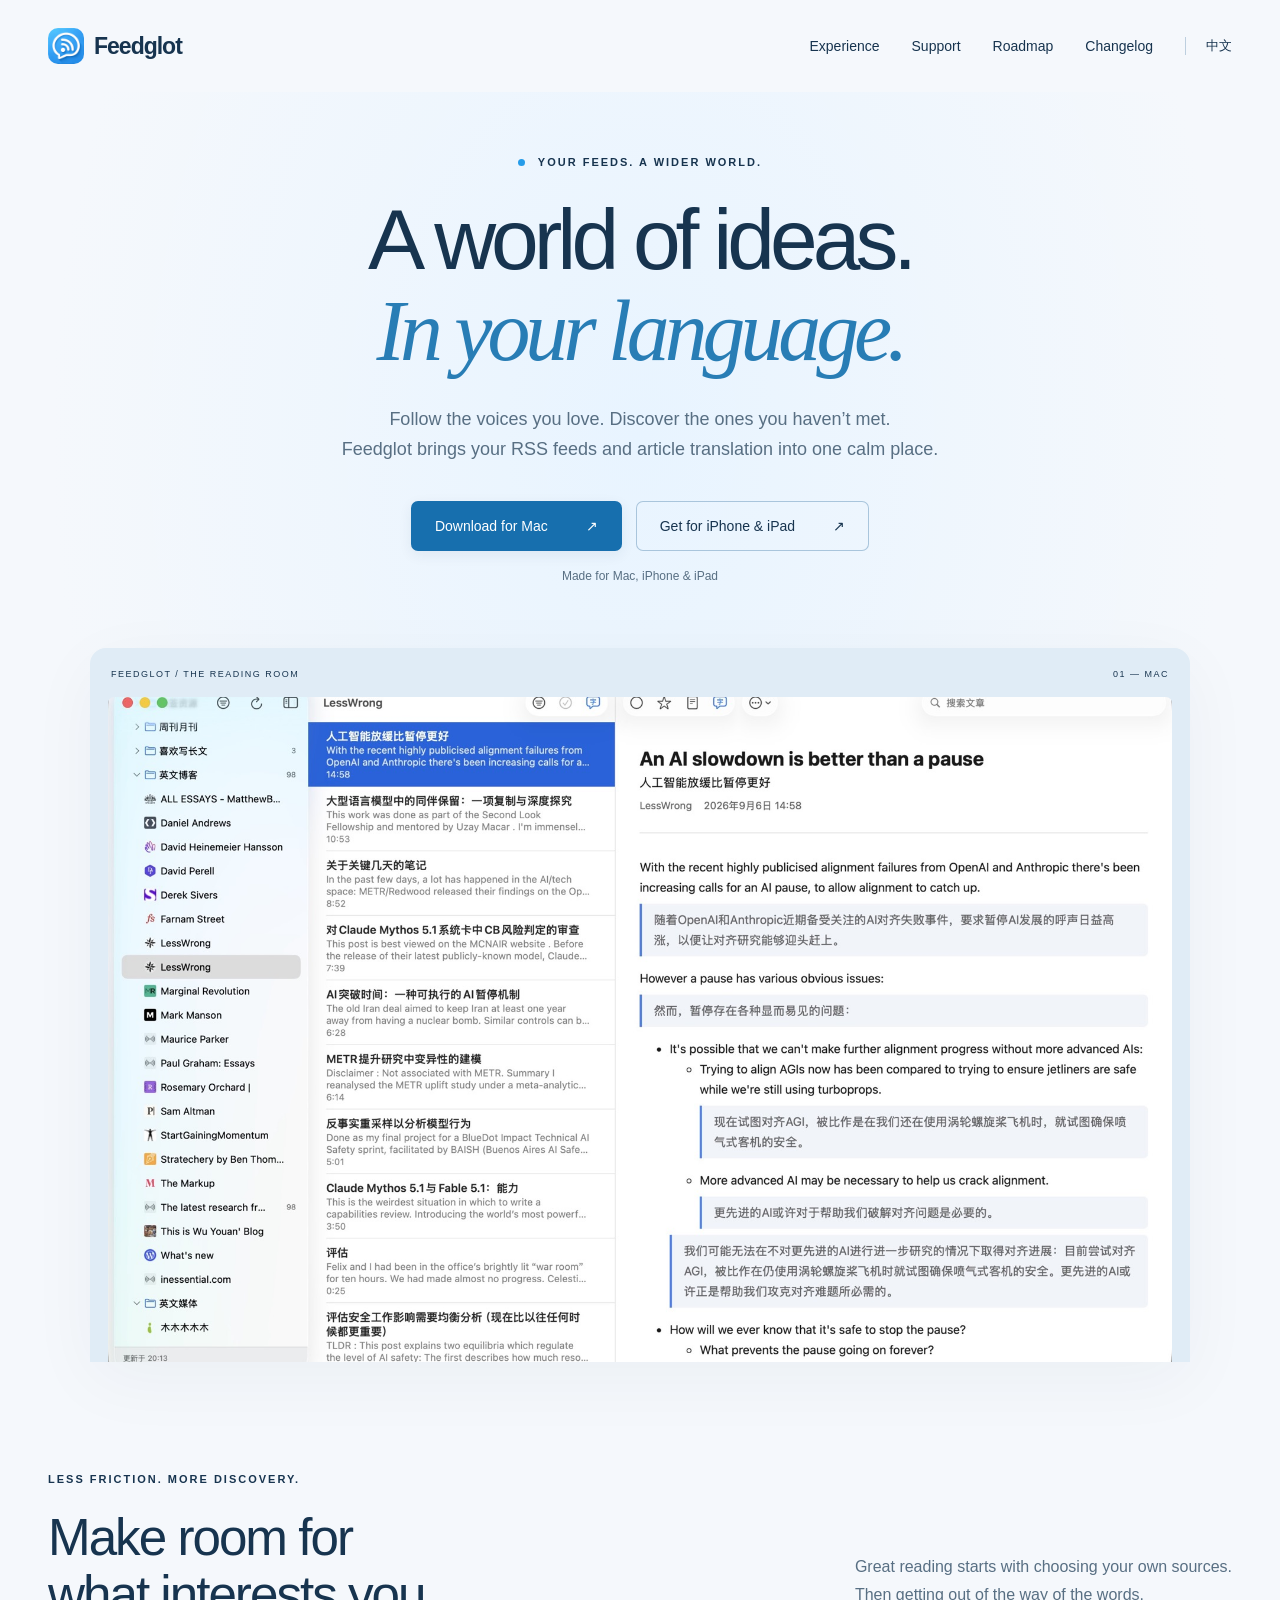
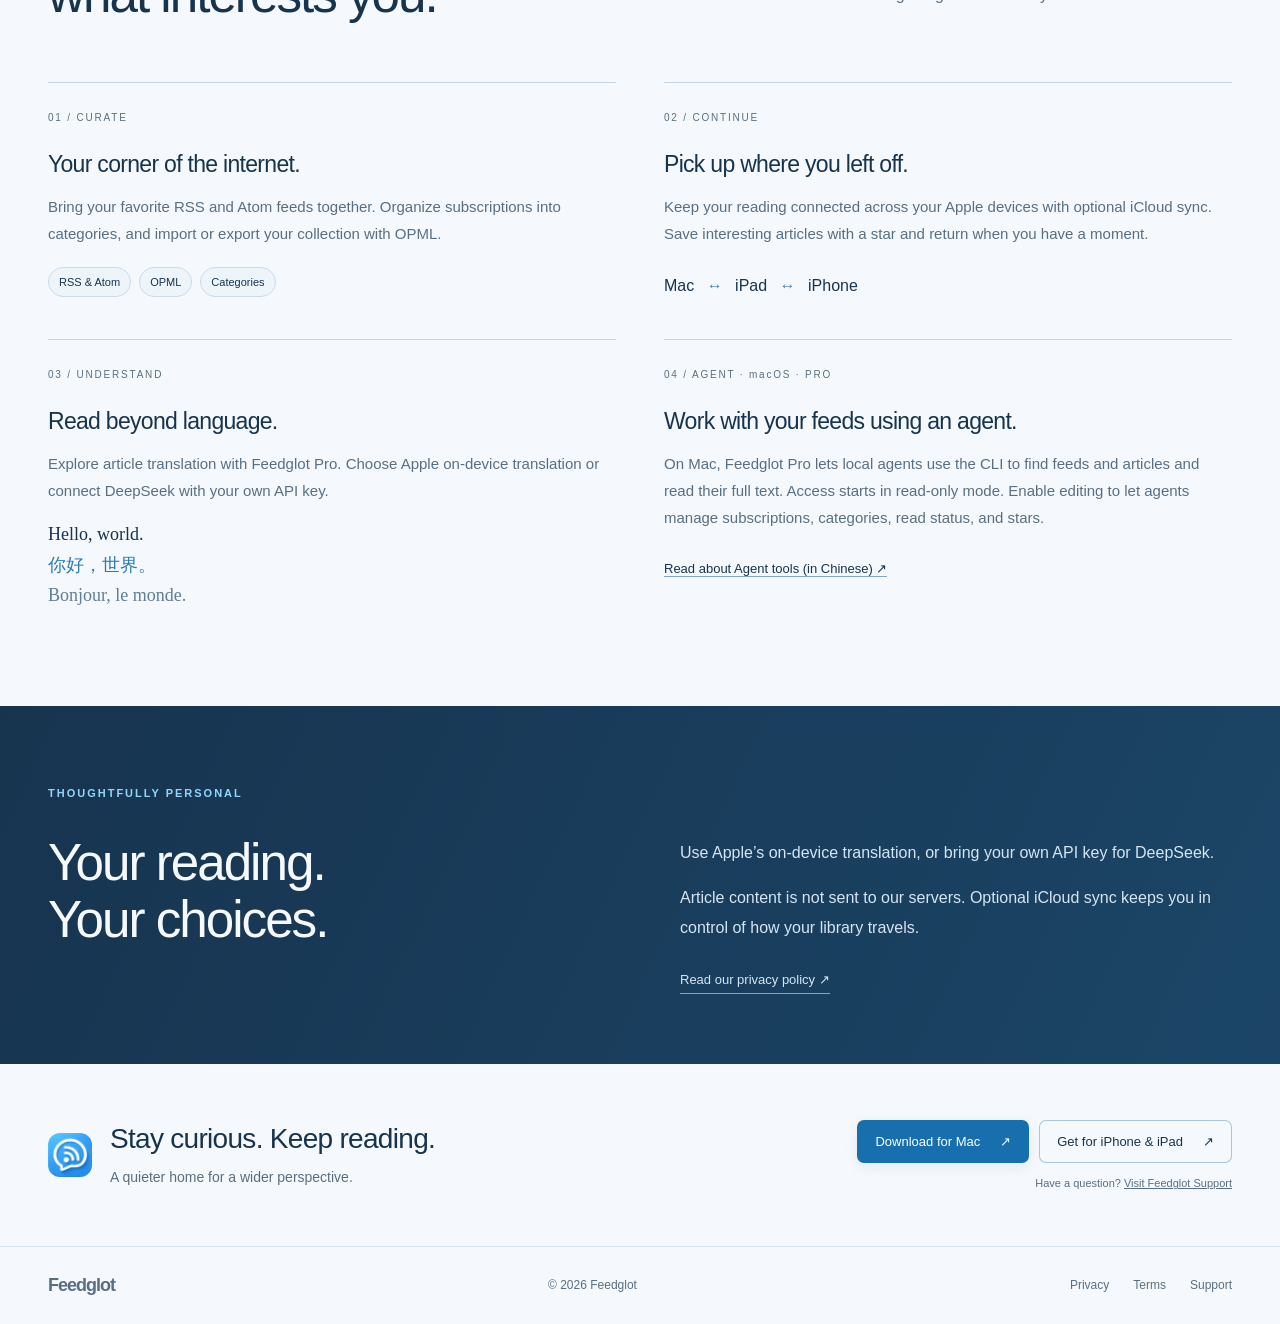
==== commit 8b99c73b: "Link Agent feature to blog article" ====
--- a/index.html
+++ b/index.html
@@ -10,7 +10,7 @@
     <span class="number">04 / AGENT · macOS · PRO</span>
     <h3>Work with your feeds using an agent.</h3>
     <p>On Mac, Feedglot Pro lets local agents use the CLI to find feeds and articles and read their full text. Access starts in read-only mode. Enable editing to let agents manage subscriptions, categories, read status, and stars.</p>
-    <a class="text-link" href="changelog.html">See the Agent tools release notes ↗</a>
+    <a class="text-link" href="https://www.skyue.com/26110522.html">Read about Agent tools (in Chinese) ↗</a>
 </article>
 </div></section>
 <section class="privacy"><p class="eyebrow">THOUGHTFULLY PERSONAL</p><h2>Your reading.<br>Your choices.</h2><div><p>Use Apple’s on-device translation, or bring your own API key for DeepSeek.</p><p>Article content is not sent to our servers. Optional iCloud sync keeps you in control of how your library travels.</p><a class="text-link" href="legal.html#privacy">Read our privacy policy ↗</a></div></section>
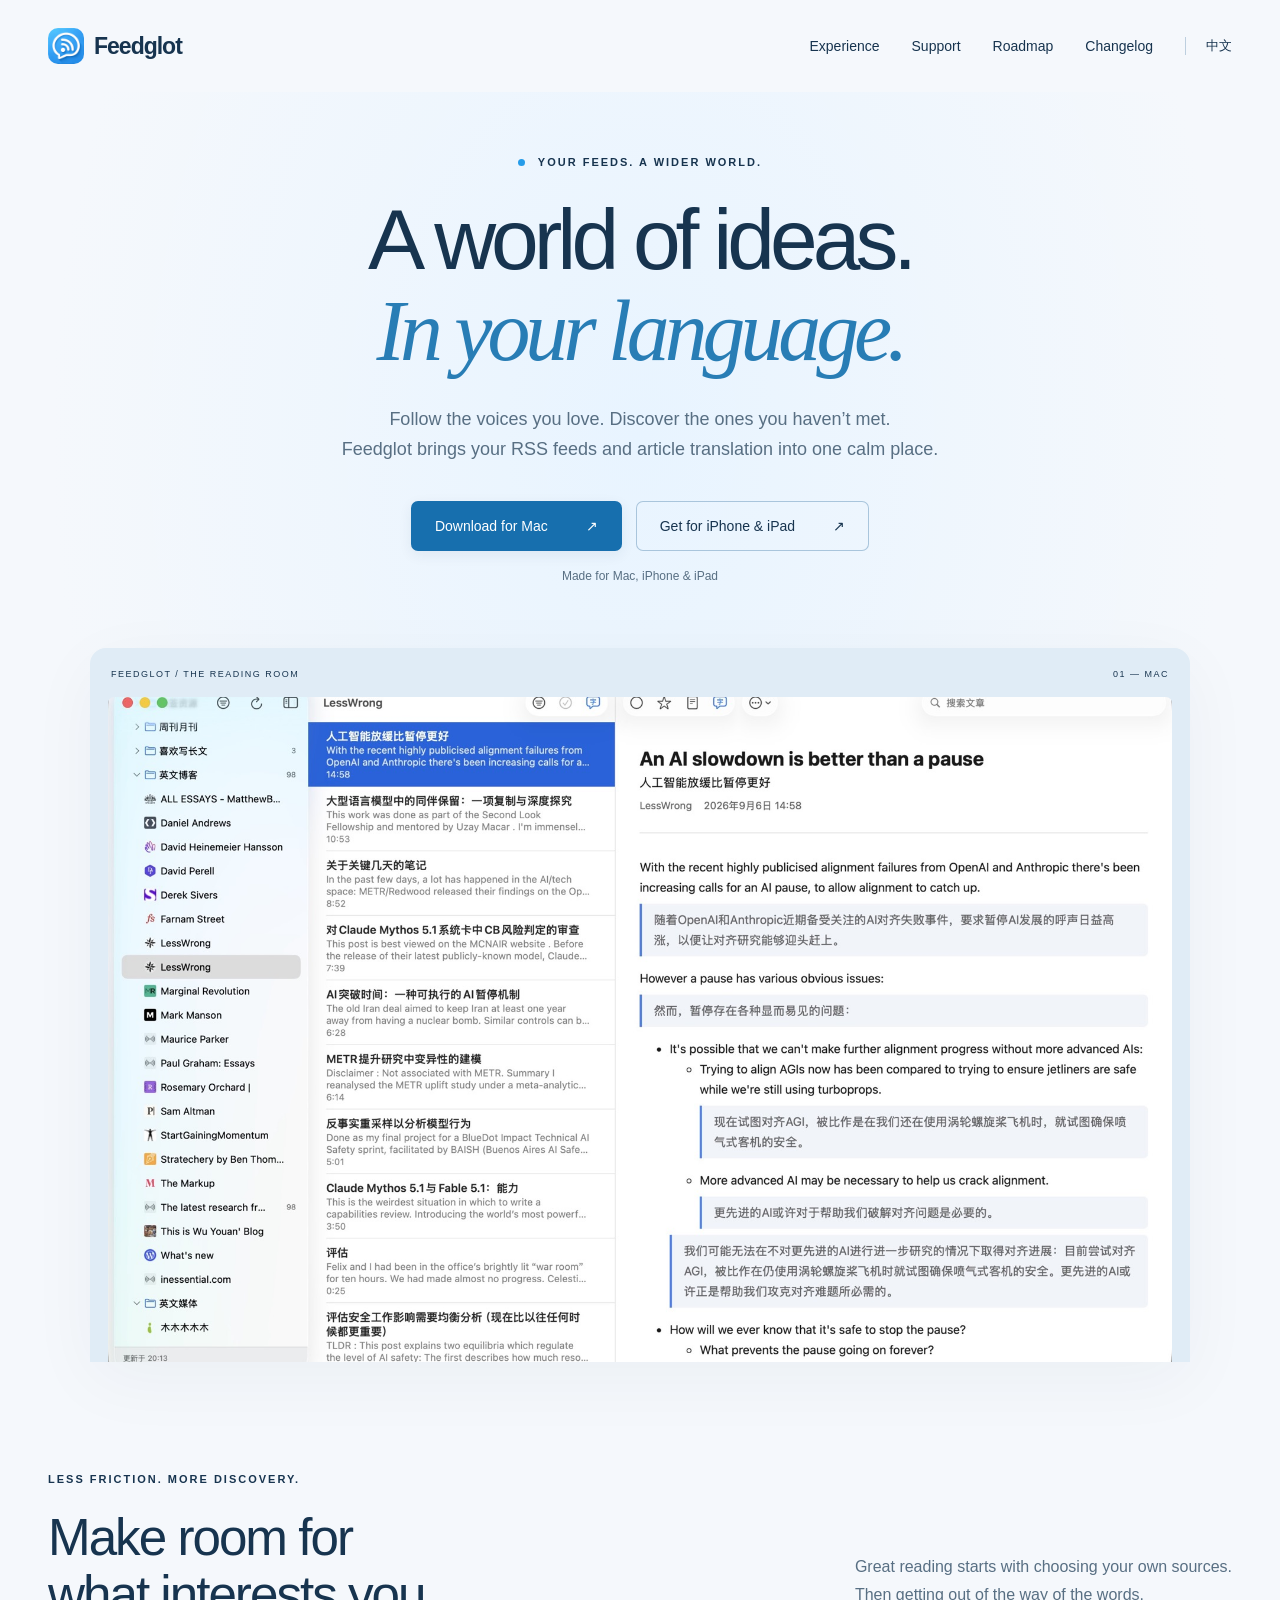
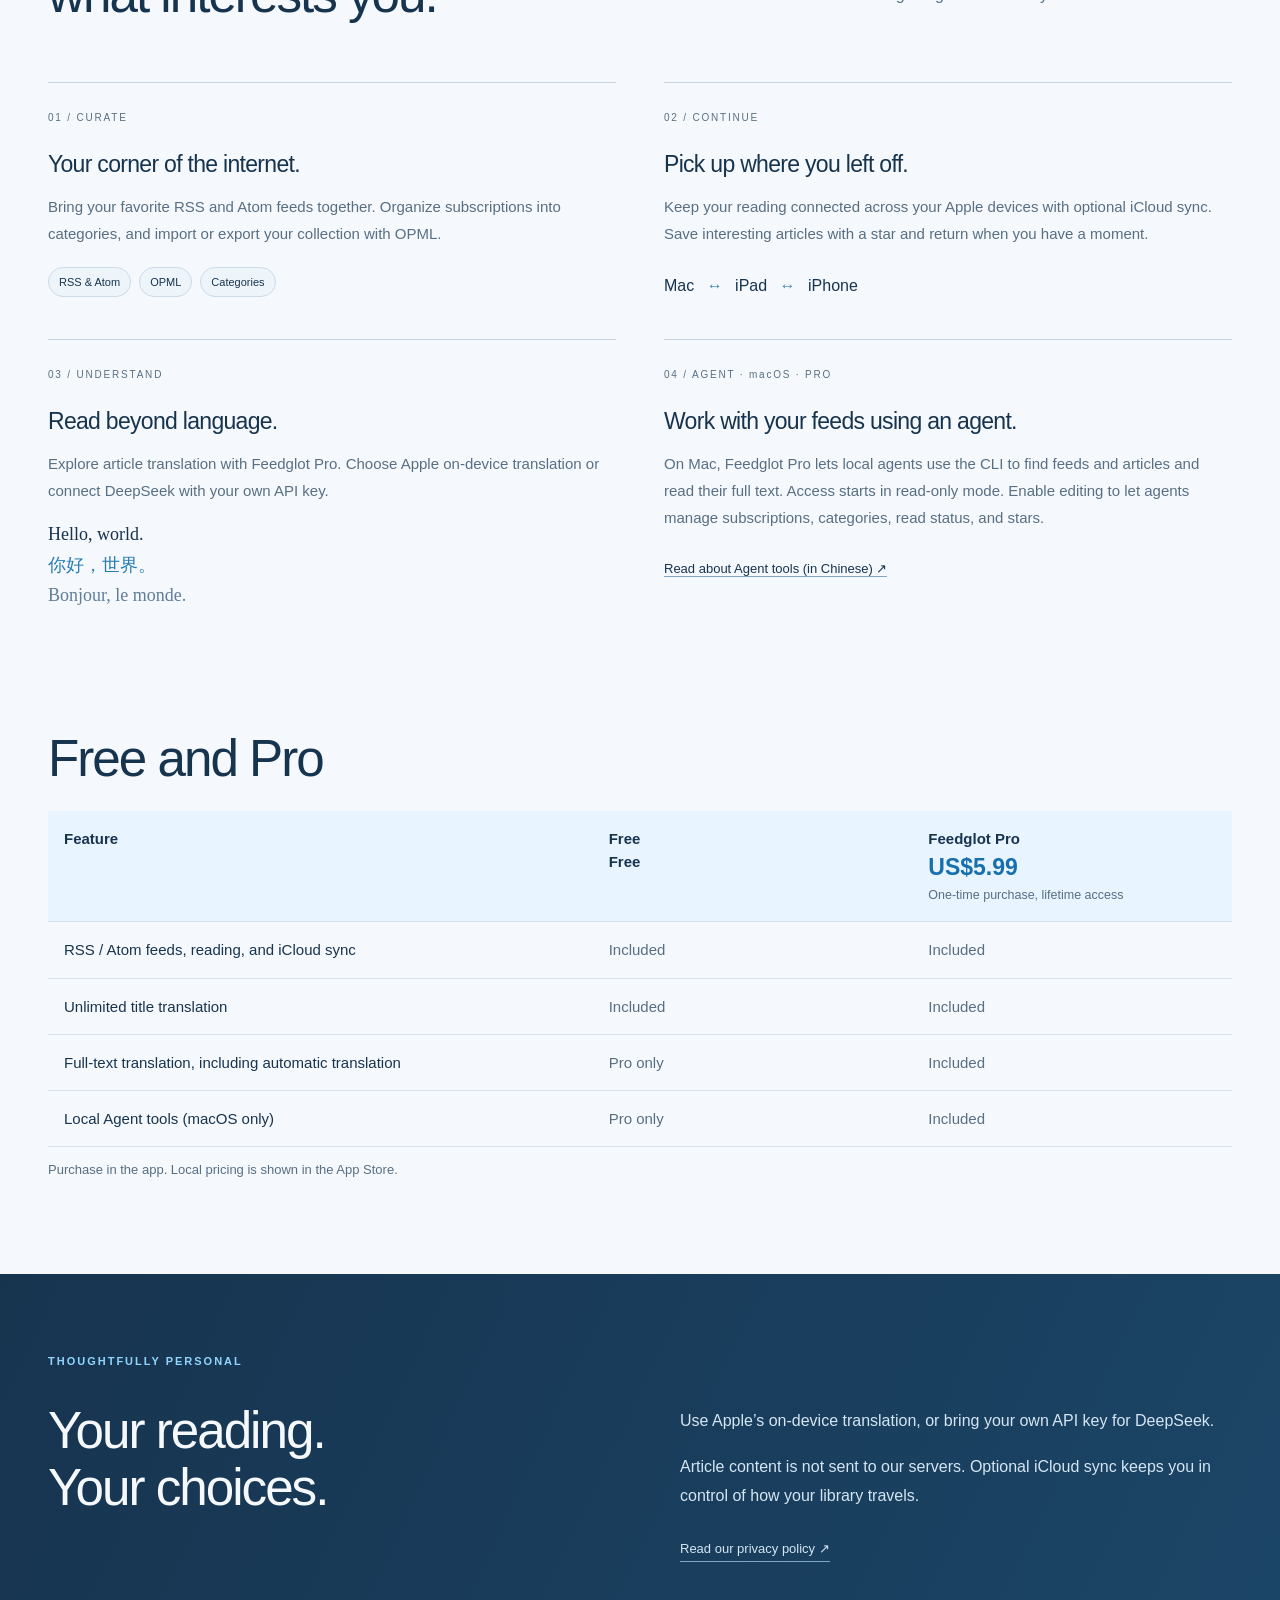
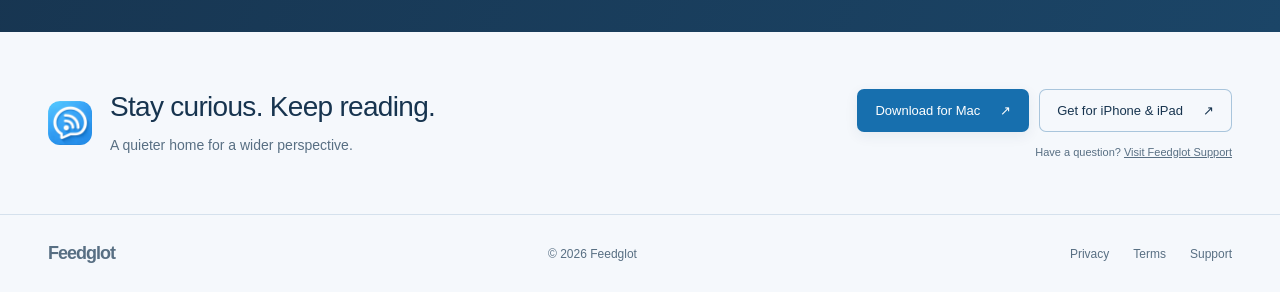
==== commit 42b10452: "Compare Free and Pro benefits on both homepages" ====
--- a/index.html
+++ b/index.html
@@ -13,6 +13,25 @@
     <a class="text-link" href="https://www.skyue.com/26110522.html">Read about Agent tools (in Chinese) ↗</a>
 </article>
 </div></section>
+<section id="plans" class="plans" aria-labelledby="plans-title">
+  <h2 id="plans-title">Free and Pro</h2>
+  <table>
+    <thead>
+      <tr>
+        <th scope="col">Feature</th>
+        <th scope="col">Free<span>Free</span></th>
+        <th scope="col">Feedglot Pro<span class="plan-price">US$5.99</span><small>One-time purchase, lifetime access</small></th>
+      </tr>
+    </thead>
+    <tbody>
+        <tr><th scope="row">RSS / Atom feeds, reading, and iCloud sync</th><td>Included</td><td>Included</td></tr>
+        <tr><th scope="row">Unlimited title translation</th><td>Included</td><td>Included</td></tr>
+        <tr><th scope="row">Full-text translation, including automatic translation</th><td>Pro only</td><td>Included</td></tr>
+        <tr><th scope="row">Local Agent tools (macOS only)</th><td>Pro only</td><td>Included</td></tr>
+    </tbody>
+  </table>
+  <p class="plan-note">Purchase in the app. Local pricing is shown in the App Store.</p>
+</section>
 <section class="privacy"><p class="eyebrow">THOUGHTFULLY PERSONAL</p><h2>Your reading.<br>Your choices.</h2><div><p>Use Apple’s on-device translation, or bring your own API key for DeepSeek.</p><p>Article content is not sent to our servers. Optional iCloud sync keeps you in control of how your library travels.</p><a class="text-link" href="legal.html#privacy">Read our privacy policy ↗</a></div></section>
 <section id="start" class="closing"><div class="closing-copy"><img src="assets/icon.png" width="44" height="44" alt="Feedglot app icon" loading="lazy"><div><h2>Stay curious. Keep reading.</h2><p>A quieter home for a wider perspective.</p></div></div><div class="closing-actions"><div class="download-buttons"><a class="button" href="https://apps.apple.com/cn/app/id6792495914">Download for Mac <span>↗</span></a><a class="button button-secondary" href="https://apps.apple.com/cn/app/id6792495914">Get for iPhone &amp; iPad <span>↗</span></a></div><p class="small">Have a question? <a href="support.html#english">Visit Feedglot Support</a></p></div></section></main>
 <footer><a class="brand" href="./">Feedglot</a><span>© 2026 Feedglot</span><div><a href="legal.html#privacy">Privacy</a><a href="legal.html#terms">Terms</a><a href="support.html#english">Support</a></div></footer></body></html>
--- a/style.css
+++ b/style.css
@@ -42,3 +42,35 @@
   .notes { padding: 30px 22px 50px; }
   .notes-card { padding: 20px; }
 }
+
+.plans {
+  max-width: 1280px;
+  margin: 0 auto;
+  padding: 0 48px 80px;
+}
+.plans table {
+  width: 100%;
+  border-collapse: collapse;
+  table-layout: fixed;
+  font-size: 15px;
+  line-height: 1.55;
+}
+.plans th, .plans td {
+  border-bottom: 1px solid #d5e1ed;
+  padding: 16px;
+  text-align: left;
+}
+.plans thead th { vertical-align: top; background: #e8f4ff; }
+.plans thead th:first-child { width: 46%; }
+.plans thead span, .plans thead small { display: block; }
+.plans thead small { font-weight: 400; color: var(--muted); }
+.plans .plan-price { font-size: 23px; color: #176fae; }
+.plans tbody th { font-weight: 500; }
+.plans td, .plan-note { color: var(--muted); }
+.plan-note { font-size: 13px; line-height: 1.6; }
+@media (max-width: 700px) {
+  .plans { padding: 0 24px 52px; }
+  .plans table { font-size: 13px; }
+  .plans th, .plans td { padding: 10px 8px; overflow-wrap: anywhere; }
+  .plans .plan-price { font-size: 17px; }
+}
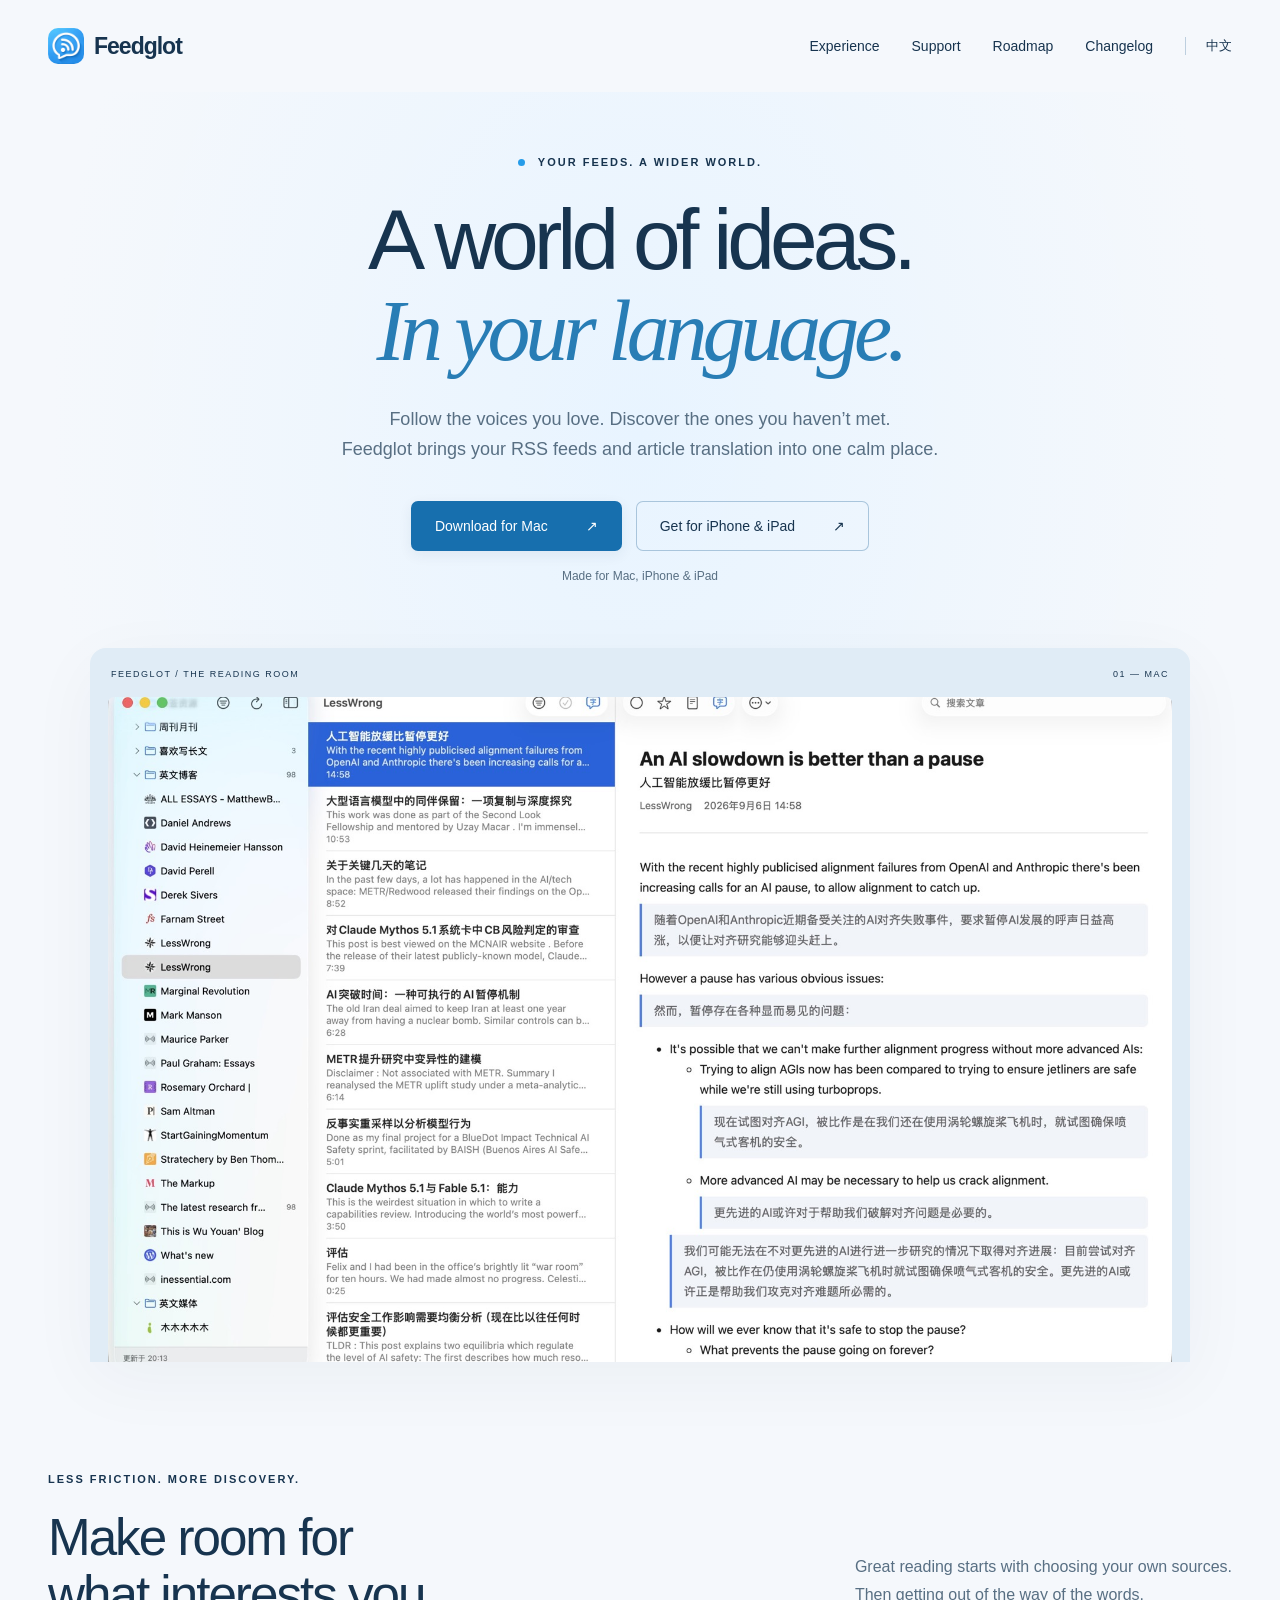
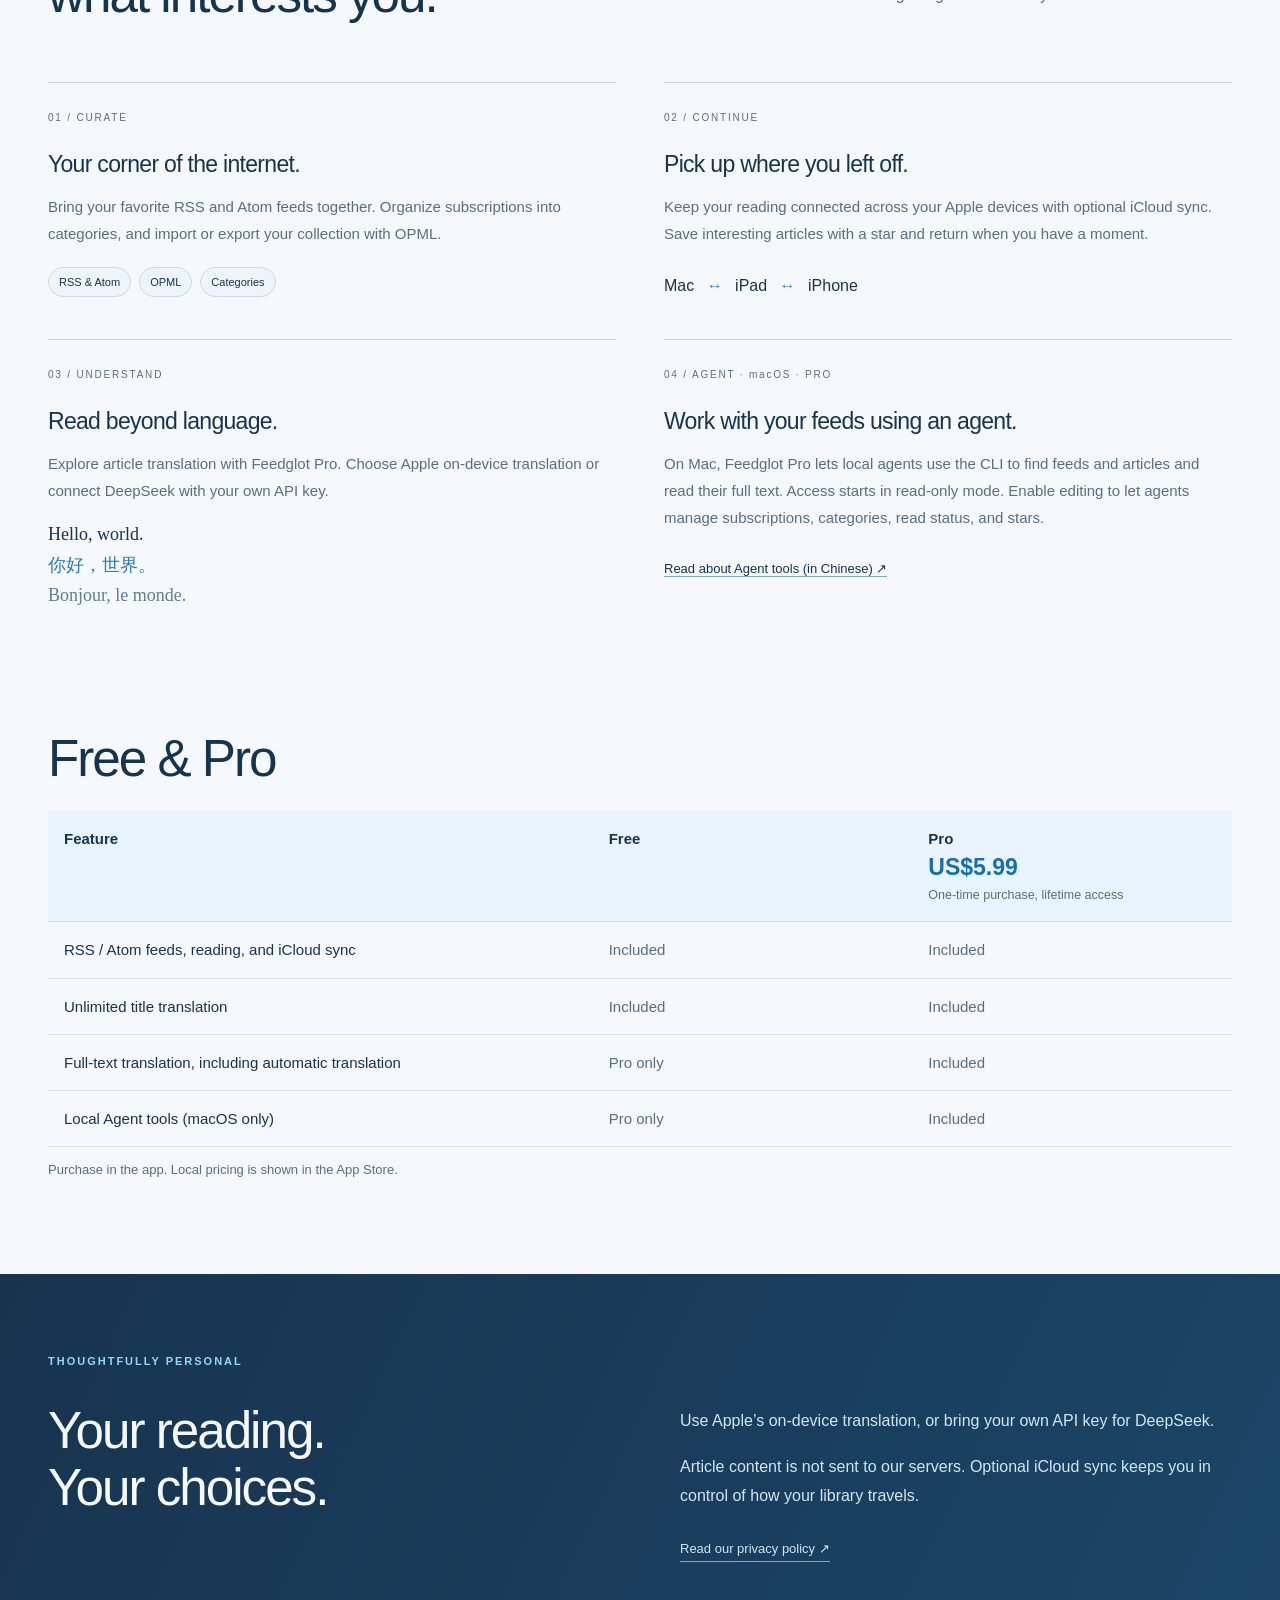
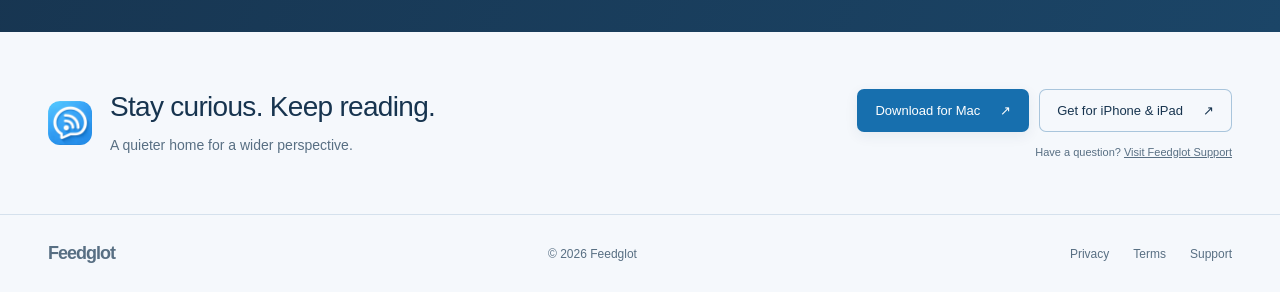
==== commit f8cf5d36: "Unify plan names as Free and Pro" ====
--- a/index.html
+++ b/index.html
@@ -14,13 +14,13 @@
 </article>
 </div></section>
 <section id="plans" class="plans" aria-labelledby="plans-title">
-  <h2 id="plans-title">Free and Pro</h2>
+  <h2 id="plans-title" lang="en">Free &amp; Pro</h2>
   <table>
     <thead>
       <tr>
         <th scope="col">Feature</th>
-        <th scope="col">Free<span>Free</span></th>
-        <th scope="col">Feedglot Pro<span class="plan-price">US$5.99</span><small>One-time purchase, lifetime access</small></th>
+        <th scope="col"><span lang="en">Free</span></th>
+        <th scope="col"><span lang="en">Pro</span><span class="plan-price">US$5.99</span><small>One-time purchase, lifetime access</small></th>
       </tr>
     </thead>
     <tbody>
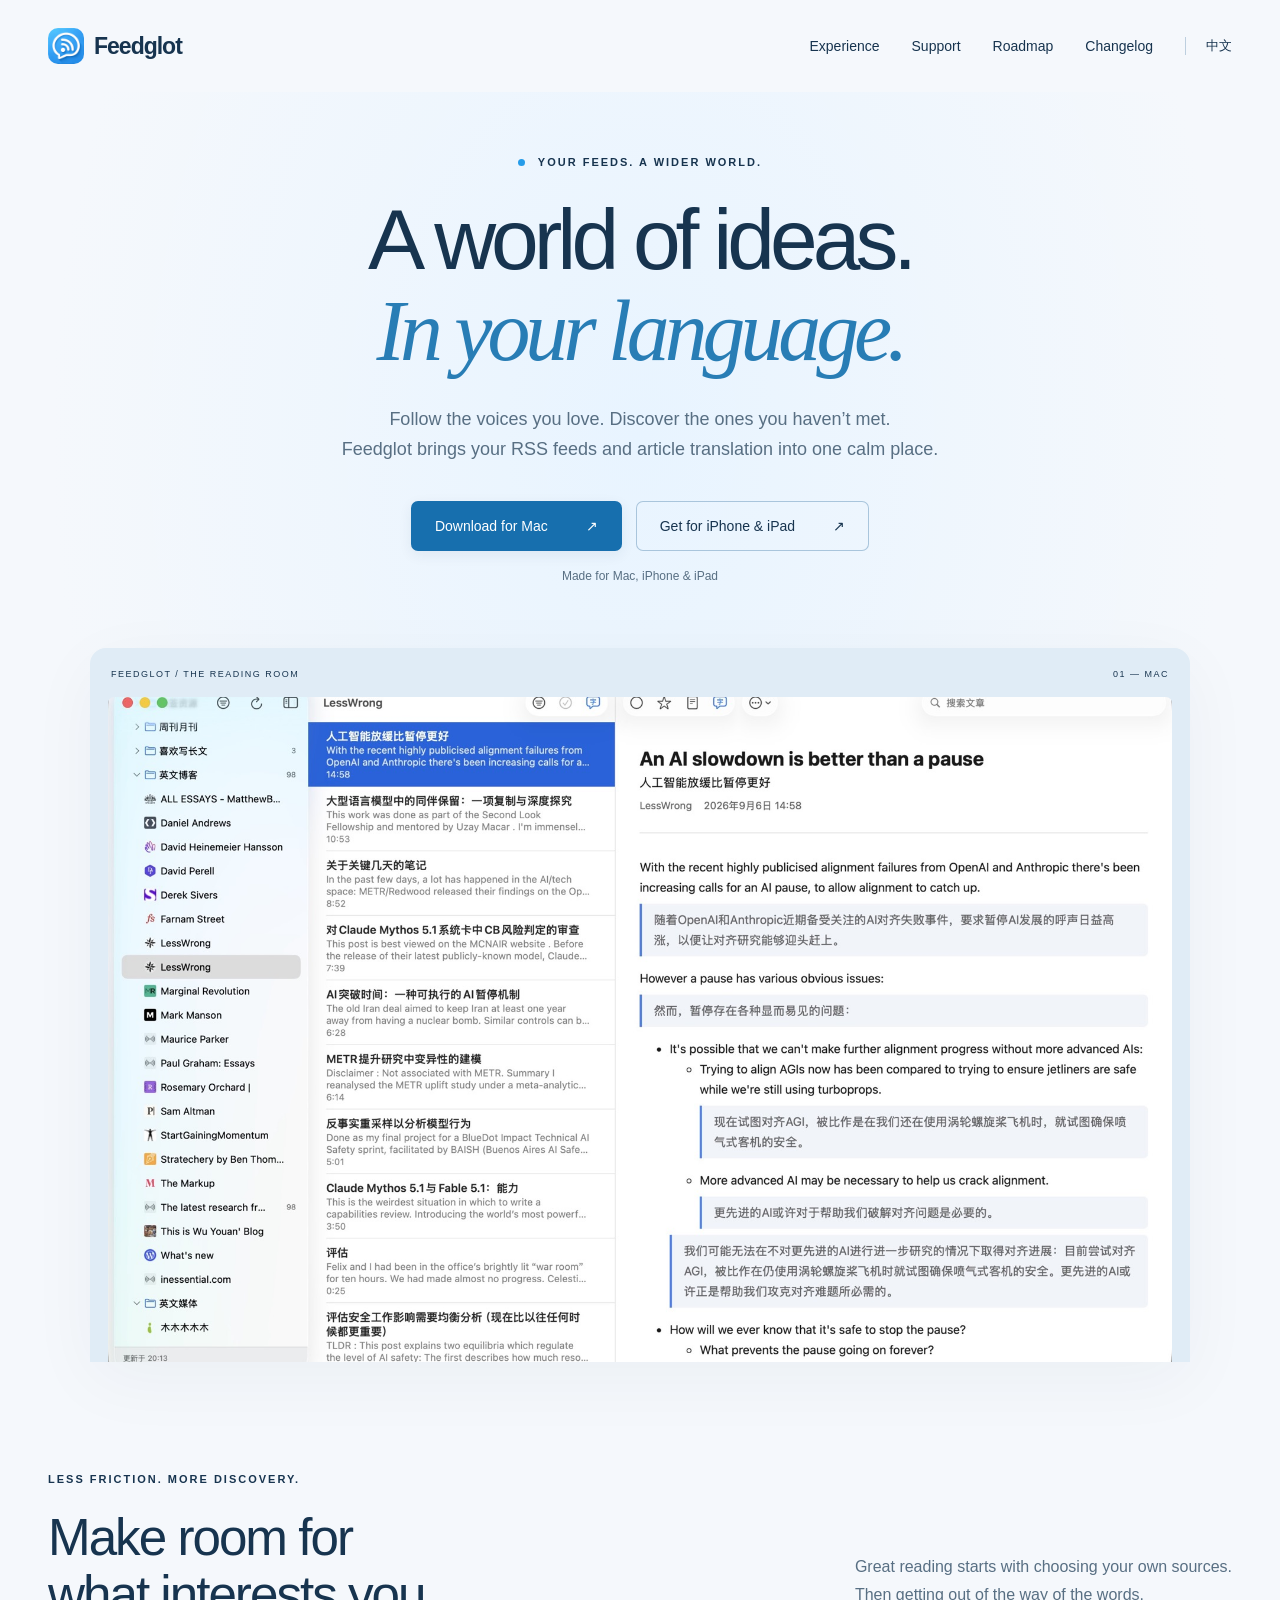
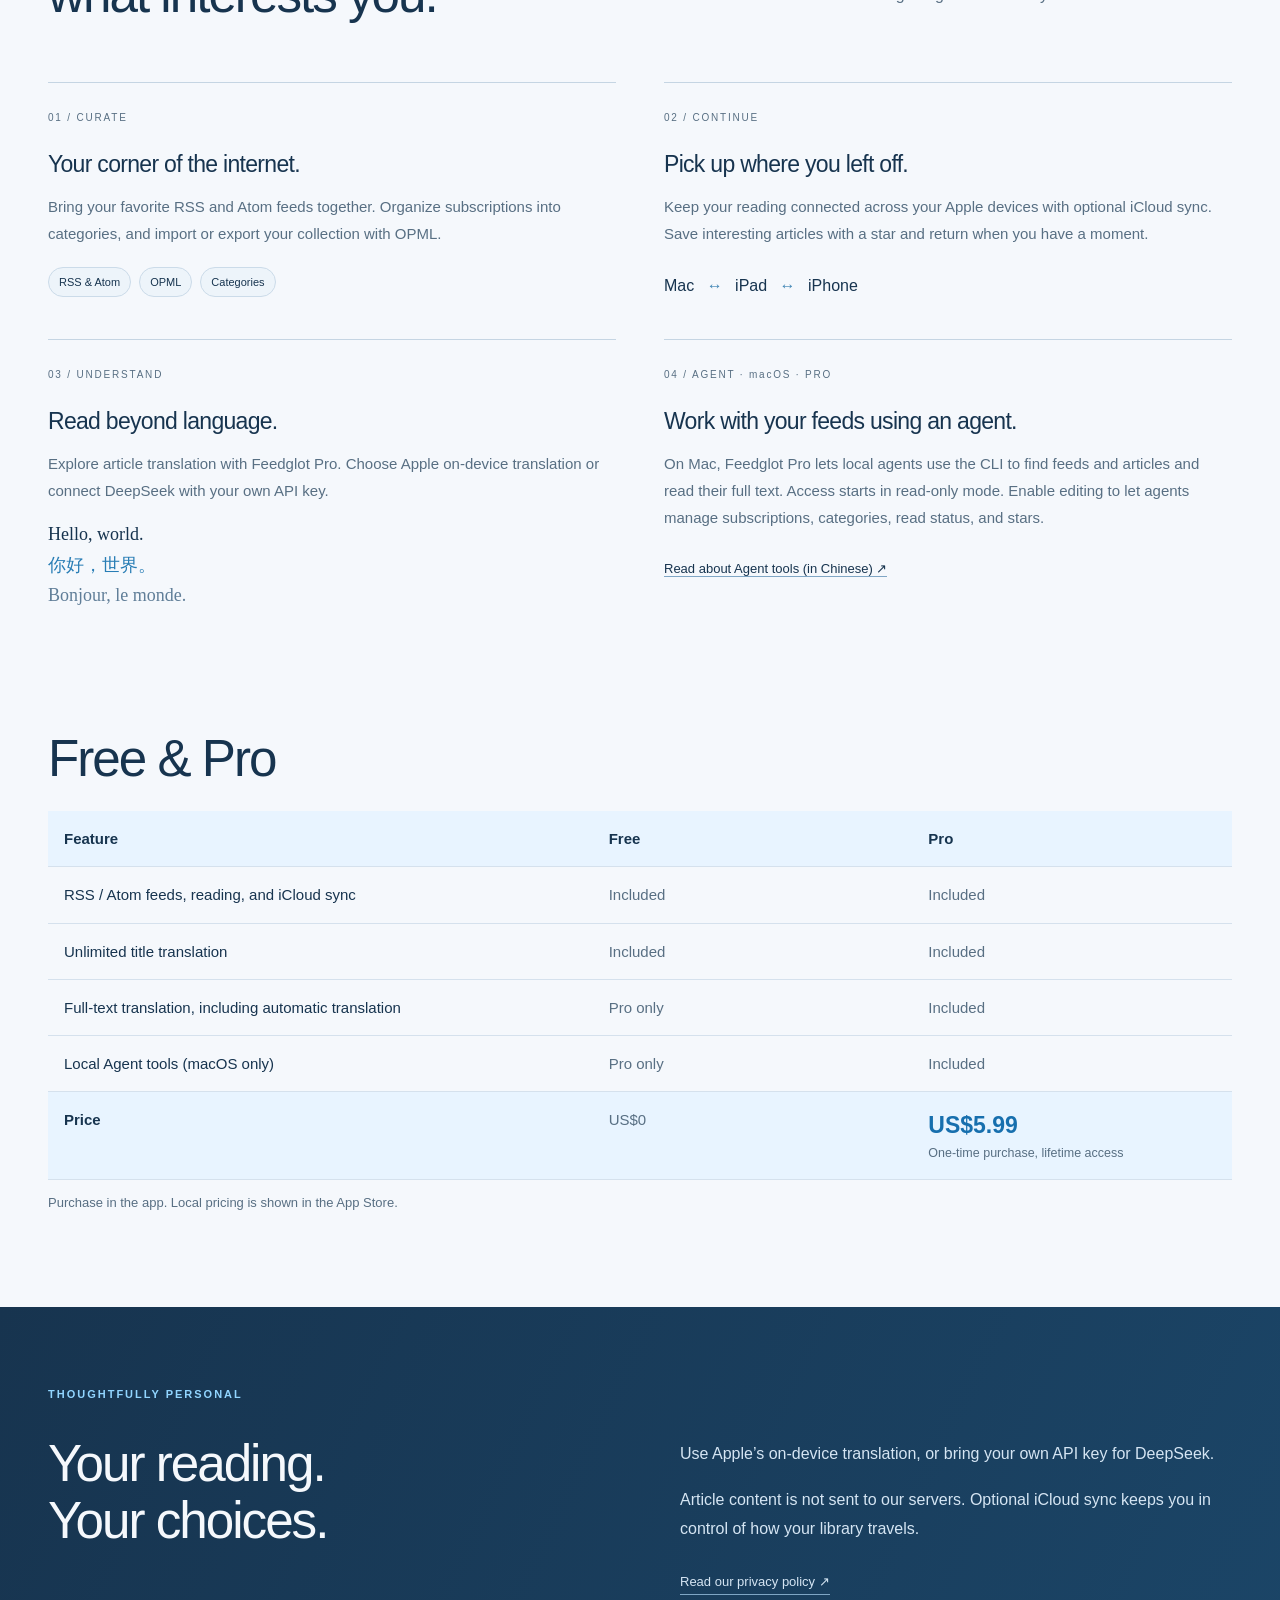
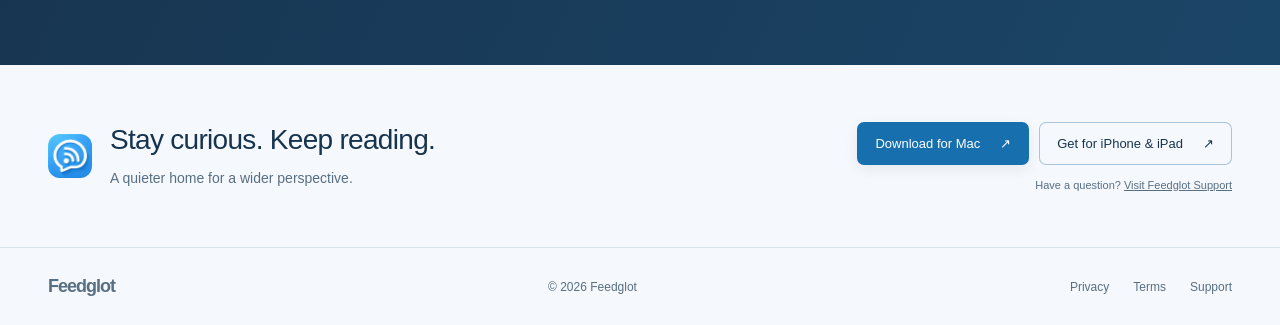
==== commit 85bcbacf: "Move plan pricing to the comparison table footer" ====
--- a/index.html
+++ b/index.html
@@ -20,7 +20,7 @@
       <tr>
         <th scope="col">Feature</th>
         <th scope="col"><span lang="en">Free</span></th>
-        <th scope="col"><span lang="en">Pro</span><span class="plan-price">US$5.99</span><small>One-time purchase, lifetime access</small></th>
+        <th scope="col"><span lang="en">Pro</span></th>
       </tr>
     </thead>
     <tbody>
@@ -29,6 +29,9 @@
         <tr><th scope="row">Full-text translation, including automatic translation</th><td>Pro only</td><td>Included</td></tr>
         <tr><th scope="row">Local Agent tools (macOS only)</th><td>Pro only</td><td>Included</td></tr>
     </tbody>
+    <tfoot>
+      <tr><th scope="row">Price</th><td>US$0</td><td><span class="plan-price">US$5.99</span><small>One-time purchase, lifetime access</small></td></tr>
+    </tfoot>
   </table>
   <p class="plan-note">Purchase in the app. Local pricing is shown in the App Store.</p>
 </section>
--- a/style.css
+++ b/style.css
@@ -62,9 +62,10 @@
 }
 .plans thead th { vertical-align: top; background: #e8f4ff; }
 .plans thead th:first-child { width: 46%; }
-.plans thead span, .plans thead small { display: block; }
-.plans thead small { font-weight: 400; color: var(--muted); }
-.plans .plan-price { font-size: 23px; color: #176fae; }
+.plans tfoot span, .plans tfoot small { display: block; }
+.plans tfoot small { font-weight: 400; color: var(--muted); }
+.plans tfoot th, .plans tfoot td { background: #e8f4ff; vertical-align: top; }
+.plans .plan-price { font-size: 23px; font-weight: 700; color: #176fae; }
 .plans tbody th { font-weight: 500; }
 .plans td, .plan-note { color: var(--muted); }
 .plan-note { font-size: 13px; line-height: 1.6; }
